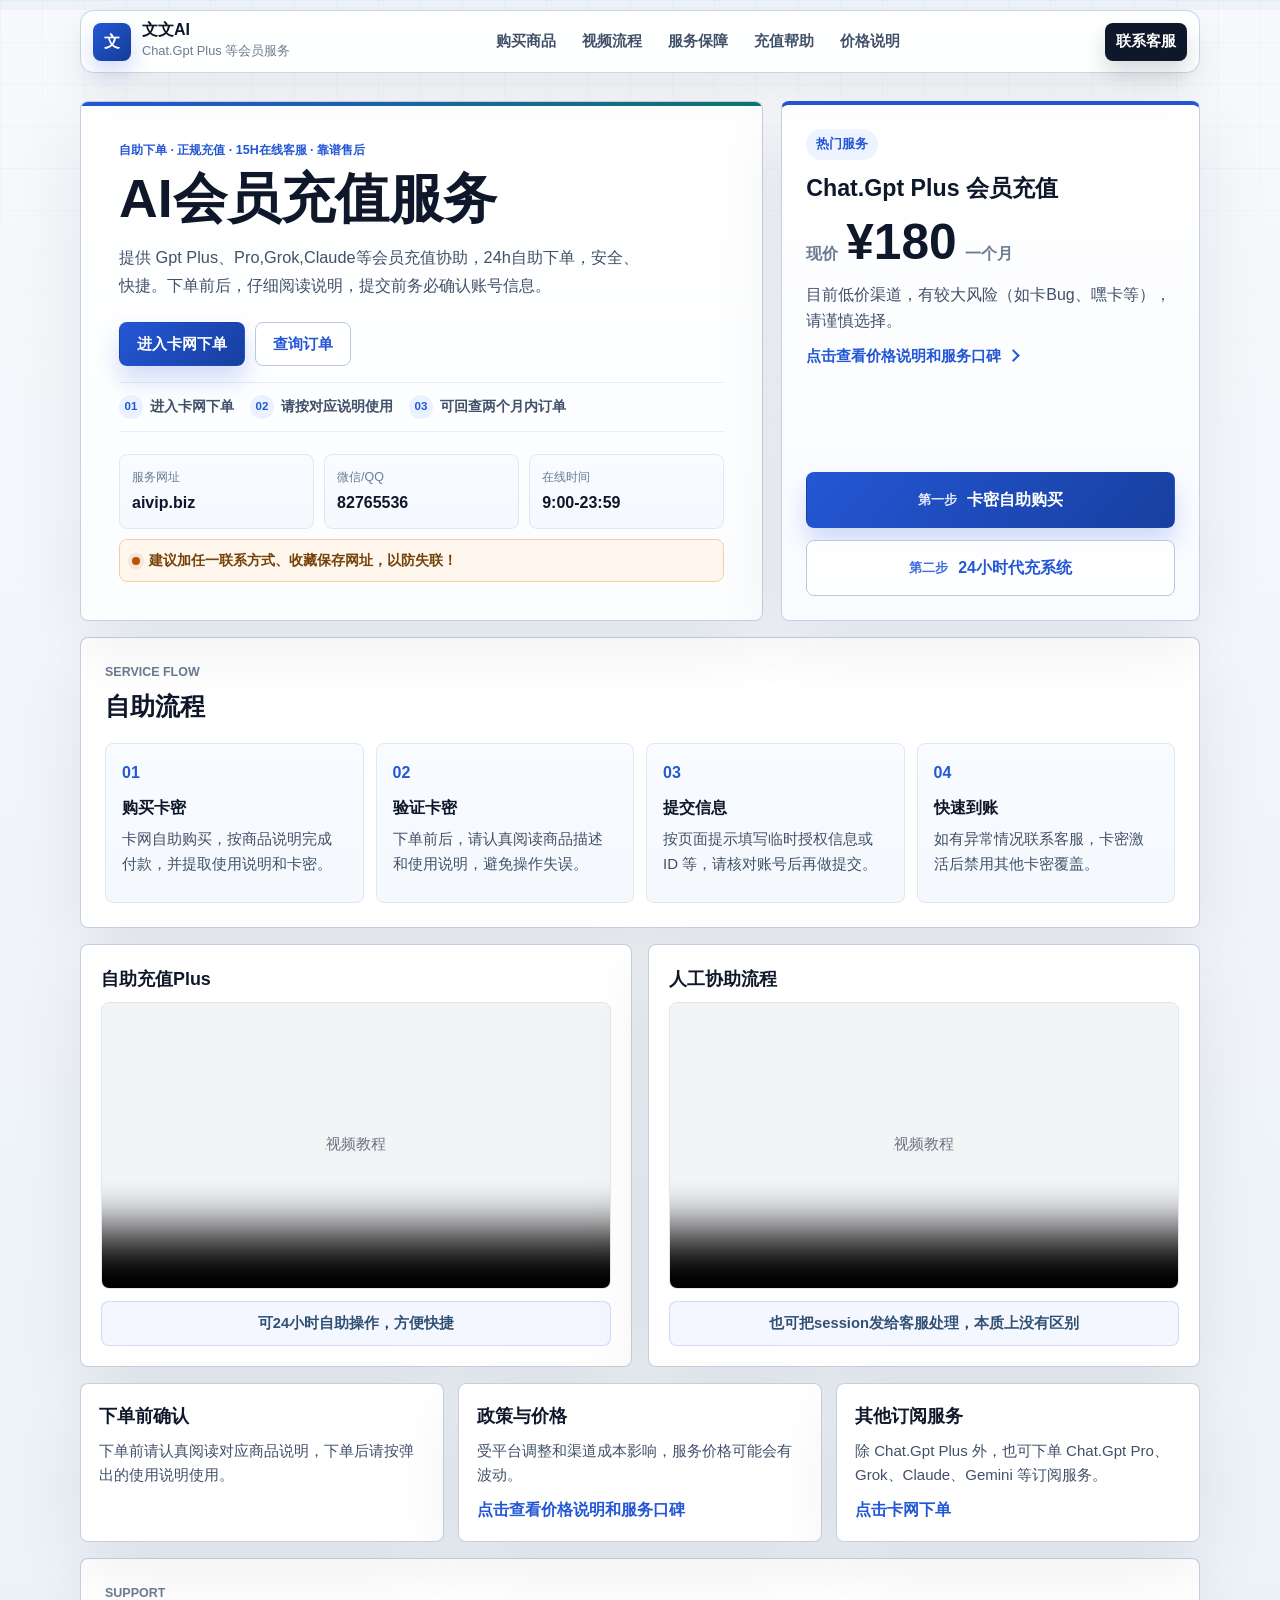
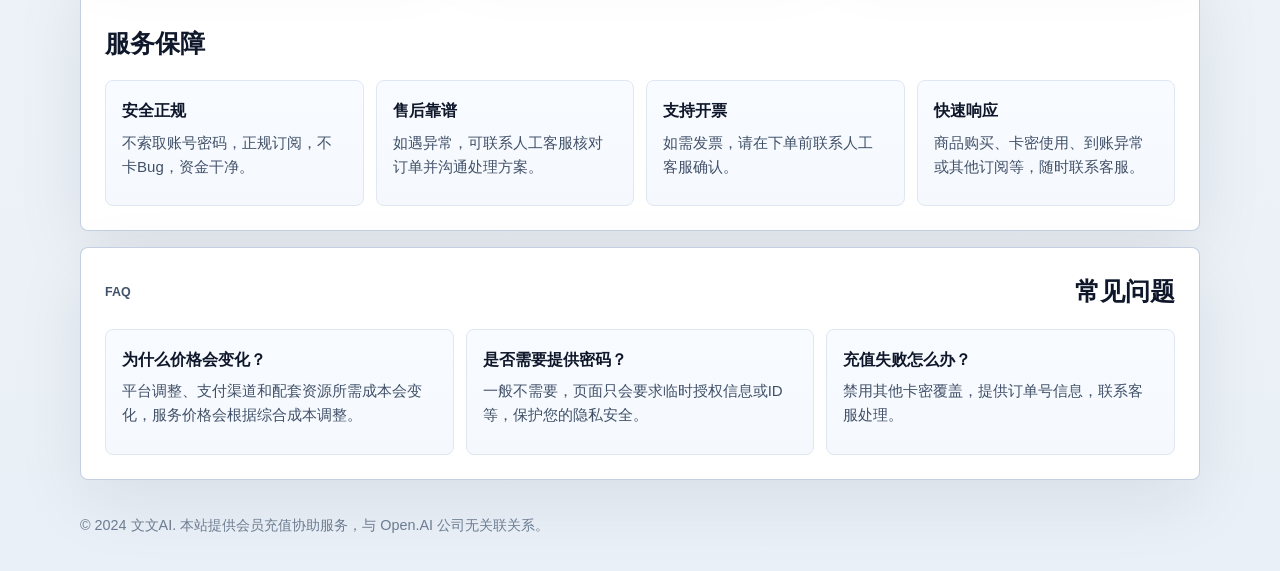
==== index.html @ 18ef3abe "Update homepage and policy hint" ====
<!DOCTYPE html>
<html lang="zh-CN">
<head>
  <meta charset="UTF-8">
  <meta name="viewport" content="width=device-width, initial-scale=1.0">
  <title>Chat.Gpt Plus 等会员服务 | 文文AI</title>
  <meta name="description" content="Chat.Gpt Plus 会员充值协助、自助购买指引与人工客服支持。服务网址 aivip.biz，联系方式 82765536。">
  <meta name="robots" content="noindex,nofollow,noarchive,nosnippet">
  <meta name="googlebot" content="noindex,nofollow,noarchive,nosnippet">
  <meta name="referrer" content="no-referrer">
  <link rel="stylesheet" href="assets/professional.css?v=support-grid-20260531">
</head>
<body class="clean-home">
  <header class="site-header">
    <a class="brand" href="index.html" aria-label="文文AI 首页">
      <span class="brand-mark">文</span>
      <span>
        <strong>文文AI</strong>
        <small>Chat.Gpt Plus 等会员服务</small>
      </span>
    </a>
    <nav class="site-nav" aria-label="主导航">
      <a href="https://fe.dtyuedan.cn/shop/gptplus" target="_blank" rel="noopener noreferrer nofollow">购买商品</a>
      <a href="#video">视频流程</a>
      <a href="#support">服务保障</a>
      <a href="help.html">充值帮助</a>
      <a href="gpt170.html">价格说明</a>
    </nav>
    <a class="nav-action" href="#" data-contact-qr-open>联系客服</a>
  </header>

  <main>
    <section class="hero-section">
      <div class="hero-copy">
        <p class="eyebrow">自助下单 · 正规充值 · 15h在线客服 · 靠谱售后</p>
        <h1>AI会员充值服务</h1>
        <p class="hero-lead">
          提供 Gpt Plus、Pro,Grok,Claude等会员充值协助，24h自助下单，安全、快捷。下单前后，仔细阅读说明，提交前务必确认账号信息。
        </p>
        <div class="hero-actions">
          <a class="btn btn-primary" href="https://fe.dtyuedan.cn/shop/gptplus" target="_blank" rel="noopener noreferrer nofollow">进入卡网下单</a>
          <a class="btn btn-secondary" href="https://fe.dtyuedan.cn/order" target="_blank" rel="noopener noreferrer nofollow" data-order-query>查询订单</a>
        </div>
        <div class="hero-route" aria-label="服务路径">
          <span><b>01</b>进入卡网下单</span>
          <span><b>02</b>请按对应说明使用</span>
          <span><b>03</b>可回查两个月内订单</span>
        </div>
        <dl class="hero-meta">
          <div>
            <dt>服务网址</dt>
            <dd><button class="meta-copy" type="button" data-copy-site="https://aivip.biz/" aria-label="复制服务网址并添加收藏">aivip.biz</button></dd>
          </div>
          <div>
            <dt>微信/QQ</dt>
            <dd><button class="meta-copy" type="button" data-copy-contact="82765536" aria-label="复制微信和 QQ 号">82765536</button></dd>
          </div>
          <div>
            <dt>在线时间</dt>
            <dd>9:00-23:59</dd>
          </div>
        </dl>
        <p class="hero-save-note">建议加任一联系方式、收藏保存网址，以防失联！</p>
      </div>

      <aside class="order-card" id="service">
        <div class="card-label">热门服务</div>
        <h2>Chat.Gpt Plus 会员充值</h2>
        <div class="price-row">
          <span>现价</span>
          <strong>¥180</strong>
          <span>一个月</span>
        </div>
        <p>目前低价渠道，有较大风险（如卡Bug、嘿卡等），请谨慎选择。</p>
        <a class="price-detail-link" href="gpt170.html" target="_blank" rel="noopener noreferrer nofollow">点击查看价格说明和服务口碑</a>
        <div class="order-actions">
          <a class="btn btn-primary full step-button" href="https://fe.dtyuedan.cn/shop/gptplus" target="_blank" rel="noopener noreferrer nofollow"><span>第一步</span>卡密自助购买</a>
          <a class="btn btn-secondary full step-button" href="5.html"><span>第二步</span>24小时代充系统</a>
          <div class="step-hover-tips" aria-live="polite">
            <p class="step-tip step-tip-buy">若打不开，关闭外网</p>
            <p class="step-tip step-tip-recharge">先买卡密，再进代充</p>
          </div>
        </div>
      </aside>
    </section>

    <section class="process-section" id="process">
      <div class="section-head">
        <p class="eyebrow">Service Flow</p>
        <h2>自助流程</h2>
      </div>
      <div class="steps-grid">
        <article>
          <span>01</span>
          <h3>购买卡密</h3>
          <p>卡网自助购买，按商品说明完成付款，并提取使用说明和卡密。</p>
        </article>
        <article>
          <span>02</span>
          <h3>验证卡密</h3>
          <p>下单前后，请认真阅读商品描述和使用说明，避免操作失误。</p>
        </article>
        <article>
          <span>03</span>
          <h3>提交信息</h3>
          <p>按页面提示填写临时授权信息或 ID 等，请核对账号后再做提交。</p>
        </article>
        <article>
          <span>04</span>
          <h3>快速到账</h3>
          <p>如有异常情况联系客服，卡密激活后禁用其他卡密覆盖。</p>
        </article>
      </div>
    </section>

    <section class="video-grid" id="video">
      <article>
        <h2>自助充值Plus</h2>
        <video controls title="Chat.Gpt Plus 自助充值操作视频" referrerpolicy="no-referrer" poster="data:image/svg+xml,%3Csvg xmlns='http://www.w3.org/2000/svg' viewBox='0 0 800 450'%3E%3Crect width='800' height='450' fill='%23f3f4f6'/%3E%3Ctext x='50%25' y='50%25' dominant-baseline='middle' text-anchor='middle' font-family='Inter' font-size='24' fill='%236b7280'%3E视频教程%3C/text%3E%3C/svg%3E">
          <source src="https://cloud.video.taobao.com/vod/FbJyK4EKwB7btoRMw7lA98guu6U_p0BMQVdTUML7WWc.mp4" type="video/mp4">
        </video>
        <p class="video-tip">可24小时自助操作，方便快捷</p>
      </article>
      <article>
        <h2>人工协助流程</h2>
        <video controls title="人工协助流程操作视频" referrerpolicy="no-referrer" poster="data:image/svg+xml,%3Csvg xmlns='http://www.w3.org/2000/svg' viewBox='0 0 800 450'%3E%3Crect width='800' height='450' fill='%23f3f4f6'/%3E%3Ctext x='50%25' y='50%25' dominant-baseline='middle' text-anchor='middle' font-family='Inter' font-size='24' fill='%236b7280'%3E视频教程%3C/text%3E%3C/svg%3E">
          <source src="https://cloud.video.taobao.com/vod/_Zd1yb1LTLKlWbXtnfvvm9AOchXv3KpqyvNXuIQI2ng.mp4" type="video/mp4">
        </video>
        <p class="video-tip">也可把session发给客服处理，本质上没有区别</p>
      </article>
    </section>

    <section class="notice-row" aria-label="重要提示">
      <article>
        <h2>下单前确认</h2>
        <p>下单前请认真阅读对应商品说明，下单后请按弹出的使用说明使用。</p>
      </article>
      <article>
        <h2>政策与价格</h2>
        <p>受平台调整和渠道成本影响，服务价格可能会有波动。</p>
        <a href="gpt170.html" target="_blank" rel="noopener noreferrer nofollow">点击查看价格说明和服务口碑</a>
      </article>
      <article>
        <h2>其他订阅服务</h2>
        <p>除 Chat.Gpt Plus 外，也可下单 Chat.Gpt Pro、Grok、Claude、Gemini 等订阅服务。</p>
        <a href="https://fe.dtyuedan.cn/shop/gptplus" target="_blank" rel="noopener noreferrer nofollow">点击卡网下单</a>
      </article>
    </section>

    <section class="support-section" id="support">
      <div class="section-head">
        <p class="eyebrow">Support</p>
        <h2>服务保障</h2>
      </div>
      <div class="support-list">
        <article>
          <h3>安全正规</h3>
          <p>不索取账号密码，正规订阅，不卡Bug，资金干净。</p>
        </article>
        <article>
          <h3>售后靠谱</h3>
          <p>如遇异常，可联系人工客服核对订单并沟通处理方案。</p>
        </article>
        <article>
          <h3>支持开票</h3>
          <p>如需发票，请在下单前联系人工客服确认。</p>
        </article>
        <article>
          <h3>快速响应</h3>
          <p>商品购买、卡密使用、到账异常或其他订阅等，随时联系客服。</p>
        </article>
      </div>
    </section>

    <section class="faq-section" id="faq">
      <div class="section-head">
        <p class="eyebrow">FAQ</p>
        <h2>常见问题</h2>
      </div>
      <div class="faq-grid">
        <article>
          <h3>为什么价格会变化？</h3>
          <p>平台调整、支付渠道和配套资源所需成本会变化，服务价格会根据综合成本调整。</p>
        </article>
        <article>
          <h3>是否需要提供密码？</h3>
          <p>一般不需要，页面只会要求临时授权信息或ID等，保护您的隐私安全。</p>
        </article>
        <article>
          <h3>充值失败怎么办？</h3>
          <p>禁用其他卡密覆盖，提供订单号信息，联系客服处理。</p>
        </article>
      </div>
    </section>
  </main>

  <div class="order-query-modal" data-order-query-modal hidden role="dialog" aria-modal="true" aria-labelledby="orderQueryTitle">
    <div class="order-query-dialog">
      <h2 id="orderQueryTitle">查询订单</h2>
      <p>忘记卡密或使用说明？使用 JR 开头的订单号或联系方式，可通过此处查询订单。</p>
      <div class="order-query-actions">
        <button type="button" data-order-cancel>取消</button>
        <button class="order-query-confirm" type="button" data-order-confirm>确认进入</button>
      </div>
    </div>
  </div>

  <div class="contact-qr-modal" data-contact-qr-modal hidden role="dialog" aria-modal="true" aria-labelledby="contactQrTitle">
    <div class="contact-qr-dialog">
      <button class="contact-qr-close" type="button" data-contact-qr-close aria-label="关闭">×</button>
      <h2 id="contactQrTitle">联系客服</h2>
      <p data-contact-qr-message>客服每日15小时在线，微信和 QQ 同号：82765536</p>
      <img src="assets/contact-qrcode.png" alt="文文AI 微信二维码" class="contact-qr-image" loading="lazy" decoding="async">
    </div>
  </div>

  <script>
    (() => {
      const modal = document.querySelector("[data-order-query-modal]");
      const triggers = document.querySelectorAll("[data-order-query]");
      if (!modal || !triggers.length) return;

      const cancelButton = modal.querySelector("[data-order-cancel]");
      const confirmButton = modal.querySelector("[data-order-confirm]");
      let targetUrl = "";

      const closeModal = () => {
        modal.hidden = true;
        targetUrl = "";
      };

      triggers.forEach((trigger) => {
        trigger.addEventListener("click", (event) => {
          event.preventDefault();
          targetUrl = trigger.href;
          modal.hidden = false;
          confirmButton.focus();
        });
      });

      cancelButton.addEventListener("click", closeModal);

      modal.addEventListener("click", (event) => {
        if (event.target === modal) closeModal();
      });

      document.addEventListener("keydown", (event) => {
        if (event.key === "Escape" && !modal.hidden) closeModal();
      });

      confirmButton.addEventListener("click", () => {
        const url = targetUrl;
        closeModal();
        if (url) window.open(url, "_blank", "noopener,noreferrer");
      });
    })();

    (() => {
      const modal = document.querySelector("[data-contact-qr-modal]");
      const triggers = document.querySelectorAll("[data-contact-qr-open]");
      if (!modal || !triggers.length) return;

      const closeButtons = modal.querySelectorAll("[data-contact-qr-close]");
      const message = modal.querySelector("[data-contact-qr-message]");
      const defaultMessage = message ? message.textContent : "客服每日15小时在线，微信和 QQ 同号：82765536";
      const closeModal = () => {
        modal.hidden = true;
      };
      const openModal = (text = defaultMessage) => {
        if (message) message.textContent = text;
        modal.hidden = false;
        const closeButton = modal.querySelector("[data-contact-qr-close]");
        if (closeButton) closeButton.focus();
      };
      window.showContactQrModal = openModal;

      triggers.forEach((trigger) => {
        trigger.addEventListener("click", (event) => {
          event.preventDefault();
          openModal();
        });
      });

      closeButtons.forEach((button) => {
        button.addEventListener("click", closeModal);
      });

      modal.addEventListener("click", (event) => {
        if (event.target === modal) closeModal();
      });

      document.addEventListener("keydown", (event) => {
        if (event.key === "Escape" && !modal.hidden) closeModal();
      });
    })();

    (() => {
      const copyButtons = document.querySelectorAll("[data-copy-contact]");
      const siteButtons = document.querySelectorAll("[data-copy-site]");
      if (!copyButtons.length && !siteButtons.length) return;

      const fallbackCopy = (text) => {
        const field = document.createElement("textarea");
        field.value = text;
        field.setAttribute("readonly", "");
        field.style.position = "fixed";
        field.style.opacity = "0";
        document.body.appendChild(field);
        field.select();
        document.execCommand("copy");
        field.remove();
      };

      const copyText = async (text) => {
        if (navigator.clipboard && window.isSecureContext) {
          await navigator.clipboard.writeText(text);
        } else {
          fallbackCopy(text);
        }
      };

      const tryAddBookmark = (url, title) => {
        try {
          if (window.external && typeof window.external.AddFavorite === "function") {
            window.external.AddFavorite(url, title);
            return true;
          }
          if (window.sidebar && typeof window.sidebar.addPanel === "function") {
            window.sidebar.addPanel(title, url, "");
            return true;
          }
        } catch (error) {
          return false;
        }
        return false;
      };

      copyButtons.forEach((button) => {
        button.addEventListener("click", async (event) => {
          event.preventDefault();
          const text = button.dataset.copyContact || "82765536";
          try {
            await copyText(text);
            if (window.showContactQrModal) {
              window.showContactQrModal("复制微信/QQ成功，请粘贴添加\n或扫描二维码加微信");
            } else {
              alert("复制微信/QQ成功，请粘贴添加\n或扫描二维码加微信");
            }
          } catch (error) {
            fallbackCopy(text);
            if (window.showContactQrModal) {
              window.showContactQrModal("复制微信/QQ成功，请粘贴添加\n或扫描二维码加微信");
            } else {
              alert("复制微信/QQ成功，请粘贴添加\n或扫描二维码加微信");
            }
          }
        });
      });

      siteButtons.forEach((button) => {
        button.addEventListener("click", async (event) => {
          event.preventDefault();
          const url = button.dataset.copySite || "https://aivip.biz/";
          try {
            await copyText(url);
          } catch (error) {
            fallbackCopy(url);
          }
          tryAddBookmark(url, "文文AI");
          alert("已复制网址，可粘贴保存");
        });
      });
    })();
  </script>

  <footer class="clean-footer">
    <p>© 2024 文文AI. 本站提供会员充值协助服务，与 Open.AI 公司无关联关系。</p>
  </footer>
</body>
</html>
---- assets/professional.css ----
:root {
  --page: #f4f6fa;
  --surface: #ffffff;
  --surface-soft: #f8fafc;
  --ink: #111827;
  --muted: #4f5f73;
  --soft: #66758a;
  --line: #d8e1ed;
  --line-strong: #c3cfdd;
  --brand: #2457d6;
  --brand-dark: #173f9b;
  --brand-soft: #eef4ff;
  --success: #0f766e;
  --success-soft: #ecfdf5;
  --warning: #b45309;
  --warning-soft: #fff7ed;
  --danger: #b91c1c;
  --danger-soft: #fef2f2;
  --shadow: 0 12px 30px rgba(15, 23, 42, 0.06);
  --shadow-soft: 0 8px 22px rgba(15, 23, 42, 0.05);
  --radius: 8px;
}

* {
  box-sizing: border-box;
  letter-spacing: 0 !important;
}

html {
  background: var(--page);
  scroll-behavior: smooth;
  -webkit-text-size-adjust: 100%;
}

body {
  margin: 0;
  background: var(--page) !important;
  color: var(--ink) !important;
  font-family: -apple-system, BlinkMacSystemFont, "Segoe UI", "PingFang SC",
    "Hiragino Sans GB", "Microsoft YaHei", Arial, sans-serif !important;
  line-height: 1.62 !important;
  overflow-x: hidden !important;
  -webkit-font-smoothing: antialiased;
  text-rendering: optimizeLegibility;
}

a {
  color: var(--brand);
  text-decoration: none;
}

a:hover {
  text-decoration: underline;
}

p,
li,
dd,
dt,
span,
a,
h1,
h2,
h3 {
  overflow-wrap: anywhere;
}

img,
video {
  max-width: 100%;
  height: auto;
}

strong {
  color: var(--ink) !important;
}

/* Home */
.clean-home main,
.clean-footer,
.site-header {
  width: min(1120px, calc(100% - 32px));
  margin: 0 auto;
}

.site-header {
  display: grid;
  grid-template-columns: auto 1fr auto;
  align-items: center;
  gap: 22px;
  padding: 14px 0;
}

.brand {
  display: inline-flex;
  align-items: center;
  gap: 11px;
  color: var(--ink);
  min-width: 0;
}

.brand:hover {
  text-decoration: none;
}

.brand-mark {
  display: grid;
  place-items: center;
  width: 38px;
  height: 38px;
  flex: 0 0 auto;
  border-radius: var(--radius);
  background: var(--brand);
  color: #fff;
  font-size: 1rem;
  font-weight: 800;
}

.brand strong,
.brand small {
  display: block;
}

.brand strong {
  font-size: 1rem;
  line-height: 1.15;
}

.brand small {
  margin-top: 2px;
  color: var(--soft);
  font-size: 0.8rem;
}

.site-nav {
  display: flex;
  justify-content: center;
  gap: 4px;
  min-width: 0;
}

.site-nav a,
.nav-action {
  display: inline-flex;
  align-items: center;
  justify-content: center;
  min-height: 36px;
  padding: 0 11px;
  border-radius: var(--radius);
  color: var(--muted);
  font-size: 0.92rem;
  font-weight: 650;
  white-space: nowrap;
}

.site-nav a:hover {
  background: #e9eef7;
  color: var(--ink);
  text-decoration: none;
}

.nav-action {
  background: var(--ink);
  color: #fff;
}

.nav-action:hover {
  background: #1f2937;
  text-decoration: none;
}

.hero-section {
  display: grid;
  grid-template-columns: minmax(0, 1.24fr) minmax(320px, 0.76fr);
  gap: 16px;
  align-items: stretch;
  padding: 22px 0 16px;
}

.hero-copy,
.order-card,
.notice-row article,
.process-section,
.support-section,
.split-section,
.video-grid article,
.faq-section {
  background: var(--surface);
  border: 1px solid var(--line);
  border-radius: var(--radius);
  box-shadow: var(--shadow);
}

.hero-copy {
  padding: 38px;
}

.eyebrow {
  margin: 0 0 10px !important;
  color: var(--brand) !important;
  font-size: 0.78rem;
  font-weight: 780;
  text-transform: uppercase;
}

.hero-copy h1 {
  margin: 0 0 16px !important;
  color: var(--ink) !important;
  font-size: 3.55rem !important;
  line-height: 1.05 !important;
  font-weight: 820 !important;
}

.hero-lead {
  max-width: 660px;
  margin: 0 0 22px !important;
  color: var(--muted) !important;
  font-size: 1.02rem;
  line-height: 1.75;
}

.hero-actions {
  display: flex;
  flex-wrap: wrap;
  gap: 10px;
  margin: 0 0 24px;
}

.clean-home .btn {
  display: inline-flex;
  align-items: center;
  justify-content: center;
  min-height: 44px;
  padding: 0 17px;
  border: 1px solid transparent;
  border-radius: var(--radius);
  font-size: 0.95rem;
  font-weight: 760;
  line-height: 1.25;
  text-align: center;
  transition: background-color 0.16s ease, border-color 0.16s ease, transform 0.16s ease;
}

.clean-home .btn:hover {
  transform: translateY(-1px);
  text-decoration: none;
}

.clean-home .btn-primary {
  background: var(--brand);
  color: #fff;
}

.clean-home .btn-primary:hover {
  background: var(--brand-dark);
}

.clean-home .btn-secondary {
  background: #fff;
  color: var(--brand);
  border-color: var(--line-strong);
}

.clean-home .btn-secondary:hover {
  border-color: var(--brand);
}

.clean-home .btn.full {
  width: 100%;
}

.hero-meta {
  display: grid;
  grid-template-columns: repeat(3, minmax(0, 1fr));
  gap: 10px;
  margin: 0;
}

.hero-meta div {
  min-width: 0;
  padding: 12px;
  background: var(--surface-soft);
  border: 1px solid #e1e8f2;
  border-radius: var(--radius);
}

.hero-meta dt {
  margin: 0 0 3px;
  color: var(--soft);
  font-size: 0.78rem;
}

.hero-meta dd {
  margin: 0;
  color: var(--ink);
  font-weight: 760;
}

.hero-save-note {
  display: flex;
  align-items: center;
  gap: 9px;
  margin: 10px 0 0 !important;
  padding: 10px 12px;
  border: 1px solid #f0d2a2;
  border-radius: var(--radius);
  background: var(--warning-soft);
  color: #75420a !important;
  font-size: 0.9rem;
  font-weight: 760;
  line-height: 1.5;
}

.hero-save-note::before {
  content: "";
  width: 8px;
  height: 8px;
  border-radius: 999px;
  background: var(--warning);
  box-shadow: 0 0 0 4px rgba(180, 83, 9, 0.1);
  flex: 0 0 auto;
}

.meta-copy {
  appearance: none;
  padding: 0;
  border: 0;
  background: transparent;
  color: inherit;
  font: inherit;
  font-weight: inherit;
  cursor: pointer;
}

.meta-copy:focus-visible {
  outline: 2px solid rgba(37, 99, 235, 0.35);
  outline-offset: 3px;
  border-radius: 6px;
}

.order-card {
  display: flex;
  flex-direction: column;
  padding: 24px;
}

.card-label {
  display: inline-flex;
  width: fit-content;
  margin-bottom: 14px;
  padding: 5px 10px;
  border-radius: 999px;
  background: var(--brand-soft);
  color: var(--brand);
  font-size: 0.8rem;
  font-weight: 760;
}

.order-card h2,
.notice-row h2,
.process-section h2,
.split-section h2,
.video-grid h2,
.faq-section h2 {
  margin-top: 0 !important;
  color: var(--ink) !important;
  font-weight: 780 !important;
}

.order-card h2 {
  margin-bottom: 12px !important;
  font-size: 1.45rem !important;
}

.price-row {
  display: flex;
  align-items: baseline;
  flex-wrap: wrap;
  gap: 8px;
  margin: 4px 0 14px;
}

.price-row strong {
  color: var(--ink) !important;
  font-size: 3.1rem;
  font-weight: 840;
  line-height: 1;
}

.price-row span {
  color: var(--soft);
  font-weight: 700;
}

.order-card p {
  margin: 0 0 16px !important;
  color: var(--muted) !important;
}

.price-detail-link {
  display: inline-flex;
  align-items: center;
  width: fit-content;
  margin: -4px 0 18px;
  color: var(--brand);
  font-size: 0.94rem;
  font-weight: 780;
  line-height: 1.35;
  text-decoration: none;
}

.price-detail-link::after {
  content: "";
  width: 0.42rem;
  height: 0.42rem;
  margin-left: 0.46rem;
  border-top: 2px solid currentColor;
  border-right: 2px solid currentColor;
  transform: rotate(45deg);
}

.price-detail-link:hover {
  color: #1746b8;
}

.order-actions {
  position: relative;
  display: grid;
  gap: 12px;
  margin-top: auto;
  padding-top: 4px;
}

.order-actions .step-button {
  display: flex;
  gap: 10px;
  min-height: 54px;
  font-size: 1rem;
}

.order-actions .step-button span {
  flex: 0 0 auto;
  font-size: 0.84rem;
  font-weight: 820;
  opacity: 0.88;
}

.step-hover-tips {
  position: absolute;
  right: 0;
  bottom: calc(100% + 8px);
  left: 0;
  min-height: 38px;
}

.step-tip {
  position: absolute;
  inset: 0;
  display: flex;
  align-items: center;
  justify-content: center;
  margin: 0;
  padding: 8px 12px;
  border: 1px solid rgba(37, 99, 235, 0.18);
  border-radius: 12px;
  background: #eef5ff;
  color: var(--brand);
  font-size: 0.92rem;
  font-weight: 820;
  line-height: 1.35;
  opacity: 0;
  transform: translateY(-4px);
  transition: opacity 0.16s ease, transform 0.16s ease;
  pointer-events: none;
}

.order-actions .btn-primary:hover ~ .step-hover-tips .step-tip-buy,
.order-actions .btn-primary:focus-visible ~ .step-hover-tips .step-tip-buy,
.order-actions .btn-secondary:hover ~ .step-hover-tips .step-tip-recharge,
.order-actions .btn-secondary:focus-visible ~ .step-hover-tips .step-tip-recharge {
  opacity: 1;
  transform: translateY(0);
}

.order-steps {
  display: none !important;
}

.notice-row {
  display: grid;
  grid-template-columns: repeat(3, minmax(0, 1fr));
  gap: 14px;
  margin: 0 0 16px;
}

.notice-row article {
  padding: 18px;
}

.notice-row h2,
.video-grid h2 {
  margin-bottom: 8px !important;
  font-size: 1.12rem !important;
}

.notice-row p,
.process-section p,
.support-section p,
.split-section p,
.faq-section p {
  color: var(--muted) !important;
}

.notice-row p,
.steps-grid p,
.support-list p,
.faq-grid p {
  margin: 0 0 10px !important;
  font-size: 0.94rem;
}

.notice-row a {
  font-weight: 760;
}

.process-section,
.support-section,
.faq-section {
  margin-bottom: 16px;
  padding: 24px;
}

.section-head {
  display: flex;
  align-items: end;
  justify-content: space-between;
  gap: 16px;
  margin-bottom: 16px;
}

.section-head h2 {
  margin-bottom: 0 !important;
  font-size: 1.55rem !important;
}

.steps-grid,
.faq-grid {
  display: grid;
  gap: 12px;
}

.steps-grid {
  grid-template-columns: repeat(4, minmax(0, 1fr));
}

.faq-grid {
  grid-template-columns: repeat(3, minmax(0, 1fr));
}

.steps-grid article,
.faq-grid article,
.support-list article {
  min-width: 0;
  padding: 16px;
  background: var(--surface-soft);
  border: 1px solid #dfe7f2;
  border-radius: var(--radius);
}

.steps-grid span {
  display: inline-flex;
  margin-bottom: 8px;
  color: var(--brand);
  font-weight: 840;
}

.steps-grid h3,
.faq-grid h3,
.support-list h3 {
  margin: 0 0 7px !important;
  color: var(--ink) !important;
  font-size: 1.02rem !important;
}

.split-section {
  display: grid;
  grid-template-columns: minmax(0, 1fr) 320px;
  gap: 16px;
  margin-bottom: 16px;
  padding: 24px;
}

.support-list {
  display: grid;
  grid-template-columns: repeat(3, minmax(0, 1fr));
  gap: 12px;
}

.support-section .support-list {
  grid-template-columns: repeat(4, minmax(0, 1fr)) !important;
}

.contact-panel {
  padding: 22px;
  border-radius: var(--radius);
  background: var(--ink);
  color: #fff;
}

.contact-panel h2,
.contact-panel p,
.contact-panel strong {
  color: #fff !important;
}

.wechat-box {
  margin: 16px 0;
  padding: 15px;
  border-radius: var(--radius);
  background: rgba(255, 255, 255, 0.1);
}

.wechat-box span,
.wechat-box strong {
  display: block;
  color: #fff !important;
}

.wechat-box span {
  font-size: 0.84rem;
  opacity: 0.72;
}

.wechat-box strong {
  margin-top: 3px;
  font-size: 1.45rem;
}

.contact-panel .btn-primary {
  background: #fff;
  color: var(--ink);
}

@media (min-width: 961px) {
  .split-section > div > .section-head {
    display: block;
    text-align: center;
    margin-bottom: 18px;
  }

  .split-section > div > .section-head .eyebrow {
    margin: 0 0 4px !important;
    color: var(--soft) !important;
  }

  .split-section > div > .section-head h2 {
    font-size: 1.8rem !important;
  }

  .split-section .contact-panel {
    background: linear-gradient(180deg, #f8fbff 0%, #ffffff 100%);
    border: 1px solid var(--line);
    box-shadow: inset 0 3px 0 var(--brand-soft);
    color: var(--ink);
    text-align: center;
  }

  .split-section .contact-panel h2 {
    color: var(--ink) !important;
  }

  .split-section .contact-panel p {
    color: var(--muted) !important;
  }

  .split-section .contact-panel strong {
    color: var(--brand) !important;
  }

  .split-section .wechat-box {
    background: #ffffff;
    border: 1px solid var(--line);
    text-align: center;
  }

  .split-section .wechat-box span {
    color: var(--soft) !important;
    opacity: 1;
  }

  .split-section .wechat-box strong {
    color: var(--brand) !important;
  }

  .split-section .contact-panel .btn-primary {
    background: var(--brand);
    border-color: var(--brand);
    color: #ffffff;
  }
}

.video-grid {
  display: grid;
  grid-template-columns: repeat(2, minmax(0, 1fr));
  gap: 16px;
  margin-bottom: 16px;
}

.video-grid article {
  padding: 20px;
}

.video-grid video {
  display: block;
  width: 100%;
  aspect-ratio: 16 / 9;
  background: #eef2f7;
  border: 1px solid #dfe7f2;
  border-radius: var(--radius);
}

.video-tip {
  margin: 12px 0 0 !important;
  padding: 10px 12px;
  border: 1px solid rgba(36, 87, 214, 0.18);
  border-radius: var(--radius);
  background: #f4f7ff;
  color: #315174 !important;
  font-size: 0.92rem;
  font-weight: 720;
  line-height: 1.55;
  text-align: center;
}

.clean-footer {
  padding: 18px 0 34px;
  color: var(--soft);
  font-size: 0.9rem;
}

.clean-footer p {
  margin: 0;
  color: var(--soft) !important;
}

.order-query-modal[hidden] {
  display: none !important;
}

.order-query-modal,
.contact-qr-modal {
  position: fixed;
  inset: 0;
  z-index: 9999;
  display: grid;
  place-items: center;
  padding: 20px;
  background: rgba(15, 23, 42, 0.42);
}

.contact-qr-modal[hidden] {
  display: none !important;
}

.order-query-dialog,
.contact-qr-dialog {
  width: min(420px, 100%);
  padding: 22px;
  background: #fff;
  border: 1px solid var(--line);
  border-radius: 12px;
  box-shadow: 0 24px 70px rgba(15, 23, 42, 0.22);
  text-align: left;
}

.contact-qr-dialog {
  position: relative;
  width: min(390px, 100%);
  text-align: center;
}

.order-query-dialog h2,
.contact-qr-dialog h2 {
  margin: 0 0 10px !important;
  color: var(--ink) !important;
  font-size: 1.25rem !important;
}

.order-query-dialog p,
.contact-qr-dialog p {
  margin: 0 !important;
  color: var(--muted) !important;
  white-space: pre-line !important;
}

.contact-qr-image {
  display: block;
  width: min(260px, 100%);
  margin: 18px auto 0;
  border: 1px solid var(--line);
  border-radius: 12px;
  background: #fff;
}

.contact-qr-close {
  position: absolute;
  top: 10px;
  right: 10px;
  display: inline-grid;
  place-items: center;
  width: 34px;
  height: 34px;
  border: 1px solid var(--line);
  border-radius: 999px;
  background: #fff;
  color: var(--muted);
  font: inherit;
  font-size: 1.25rem;
  line-height: 1;
  cursor: pointer;
}

.order-query-actions {
  display: flex;
  justify-content: flex-end;
  gap: 10px;
  margin-top: 20px;
}

.order-query-actions button {
  min-height: 42px;
  padding: 0 16px;
  border: 1px solid var(--line-strong);
  border-radius: var(--radius);
  background: #fff;
  color: var(--ink);
  font: inherit;
  font-weight: 760;
  cursor: pointer;
}

.order-query-actions .order-query-confirm {
  background: var(--brand);
  border-color: var(--brand);
  color: #fff;
}

/* Shared subpages */
body:not(.clean-home) {
  display: block !important;
  min-height: 100vh;
  padding: 0 0 40px !important;
  justify-content: initial !important;
  align-items: initial !important;
}

.subpage-topbar {
  width: min(1040px, calc(100% - 32px));
  margin: 16px auto 0;
  display: flex;
  align-items: center;
  justify-content: space-between;
  gap: 14px;
  padding: 10px 12px;
  background: rgba(255, 255, 255, 0.96);
  border: 1px solid var(--line);
  border-radius: var(--radius);
  box-shadow: var(--shadow-soft);
}

body.entry-page {
  padding-top: 88px !important;
}

.entry-page > .subpage-topbar {
  position: fixed;
  top: 12px;
  left: 50%;
  width: min(1040px, calc(100% - 32px)) !important;
  max-width: min(1040px, calc(100% - 32px)) !important;
  margin: 0;
  transform: translateX(-50%);
  z-index: 1300;
}

.subpage-brand {
  display: inline-flex;
  align-items: center;
  min-height: 34px;
  color: var(--ink);
  font-weight: 820;
}

.subpage-brand:hover {
  text-decoration: none;
}

.subpage-topbar nav {
  display: flex;
  flex-wrap: wrap;
  justify-content: flex-end;
  gap: 4px;
}

.subpage-topbar nav a {
  display: inline-flex;
  align-items: center;
  min-height: 34px;
  padding: 0 10px;
  border-radius: var(--radius);
  color: var(--muted);
  font-size: 0.9rem;
  font-weight: 650;
}

.subpage-topbar nav a:hover {
  background: var(--brand-soft);
  color: var(--brand);
  text-decoration: none;
}

body:not(.clean-home) > .container,
body:not(.clean-home) main.container {
  width: min(960px, calc(100% - 32px)) !important;
  max-width: 960px !important;
  margin: 16px auto 40px !important;
  padding: 28px !important;
  background: var(--surface) !important;
  border: 1px solid var(--line) !important;
  border-radius: var(--radius) !important;
  box-shadow: var(--shadow) !important;
}

body:not(.clean-home) h1 {
  margin: 0 0 18px !important;
  color: var(--ink) !important;
  font-size: 2rem !important;
  line-height: 1.2 !important;
  font-weight: 820 !important;
  border-bottom: 0 !important;
}

body:not(.clean-home) h2 {
  margin: 26px 0 12px !important;
  padding-bottom: 8px !important;
  color: var(--ink) !important;
  font-size: 1.35rem !important;
  line-height: 1.3 !important;
  font-weight: 780 !important;
  border-bottom: 1px solid var(--line) !important;
}

body:not(.clean-home) h3 {
  margin: 18px 0 8px !important;
  color: var(--ink) !important;
  font-size: 1.08rem !important;
  font-weight: 760 !important;
  border-bottom: 0 !important;
}

body:not(.clean-home) p,
body:not(.clean-home) li {
  color: var(--muted) !important;
}

body:not(.clean-home) hr {
  margin: 28px 0 !important;
  border: 0 !important;
  border-top: 1px solid var(--line) !important;
}

body:not(.clean-home) img,
body:not(.clean-home) video {
  border: 1px solid var(--line) !important;
  border-radius: var(--radius) !important;
  background: var(--surface-soft);
}

body:not(.clean-home) .info-box,
body:not(.clean-home) .contact-box,
body:not(.clean-home) .section,
body:not(.clean-home) .contact,
body:not(.clean-home) .step-block,
body:not(.clean-home) .content-block,
body:not(.clean-home) .hint,
body:not(.clean-home) .system-card,
body:not(.clean-home) .top-alert {
  background: var(--surface-soft) !important;
  border: 1px solid var(--line) !important;
  border-radius: var(--radius) !important;
  box-shadow: none !important;
}

body:not(.clean-home) .contact-box {
  border-left: 4px solid var(--success) !important;
}

body:not(.clean-home) .info-box,
body:not(.clean-home) .top-alert,
body:not(.clean-home) .focus-warning,
body:not(.clean-home) .focus-block,
body:not(.clean-home) .focus-hint {
  border-left: 4px solid var(--warning) !important;
}

body:not(.clean-home) .top-alert {
  padding: 16px !important;
  background: var(--warning-soft) !important;
}

body:not(.clean-home) .top-alert .title,
body:not(.clean-home) .danger-text,
body:not(.clean-home) .danger-title,
body:not(.clean-home) .em {
  color: var(--danger) !important;
}

body:not(.clean-home) .contact-box code,
body:not(.clean-home) #contact,
body:not(.clean-home) .contact-id strong {
  display: inline-flex !important;
  align-items: center;
  width: fit-content;
  max-width: 100%;
  margin: 6px 0;
  padding: 6px 11px !important;
  border-radius: var(--radius) !important;
  background: var(--success-soft) !important;
  color: #065f46 !important;
  font-size: 1rem !important;
  font-weight: 800 !important;
}

body:not(.clean-home) .pay-button,
body:not(.clean-home) .purchase-link,
body:not(.clean-home) .system-link,
body:not(.clean-home) .warning-cta {
  display: inline-flex !important;
  align-items: center;
  justify-content: center;
  min-height: 46px;
  padding: 0 18px !important;
  background: var(--brand) !important;
  color: #fff !important;
  border: 1px solid var(--brand) !important;
  border-radius: var(--radius) !important;
  box-shadow: none !important;
  font-size: 0.96rem !important;
  font-weight: 760 !important;
  line-height: 1.25 !important;
  text-align: center;
  text-decoration: none !important;
}

body:not(.clean-home) .pay-button:hover,
body:not(.clean-home) .purchase-link:hover,
body:not(.clean-home) .system-link:hover,
body:not(.clean-home) .warning-cta:hover {
  background: var(--brand-dark) !important;
  border-color: var(--brand-dark) !important;
  transform: translateY(-1px);
}

body:not(.clean-home) #backToTopBtn {
  right: 18px !important;
  bottom: 18px !important;
  width: 44px !important;
  height: 44px !important;
  padding: 0 !important;
  border-radius: 999px !important;
  background: var(--ink) !important;
  color: #fff !important;
  box-shadow: var(--shadow-soft) !important;
  font-size: 12px !important;
  line-height: 1.15 !important;
}

/* Recharge entry pages */
.entry-page > .container,
.entry-page main.container {
  max-width: 680px !important;
}

.entry-page header {
  padding: 0 0 10px !important;
}

.entry-page h1 {
  text-align: center;
}

.entry-page .sub,
.entry-page .section-desc,
.entry-page .system-note,
.entry-page .hint p,
.entry-page .extra-text {
  color: var(--muted) !important;
}

.entry-page .section,
.entry-page .contact,
.entry-page .system-card {
  margin-top: 12px !important;
}

.entry-page .section,
.entry-page .contact {
  padding: 14px !important;
}

.entry-page .system-list {
  margin-top: 14px !important;
  gap: 12px !important;
}

.entry-page .system-header {
  padding: 14px !important;
  border-bottom: 1px solid var(--line) !important;
  background: #fff !important;
}

.entry-page .system-actions {
  padding: 12px 14px !important;
  gap: 10px !important;
}

.entry-page .steps-wrap {
  padding: 4px 14px 14px !important;
}

.entry-page .content-block,
.entry-page .hint {
  margin-top: 10px !important;
  padding: 13px !important;
}

.entry-page .focus-block {
  background: var(--warning-soft) !important;
}

.entry-page .focus-hint,
.entry-page .focus-mono {
  background: var(--danger-soft) !important;
  border-color: #fecaca !important;
}

.entry-page ol.steps {
  padding-left: 20px !important;
}

/* Guide pages */
.guide-page > .container {
  max-width: 900px !important;
}

.guide-page > .subpage-topbar {
  position: sticky;
  top: 10px;
  z-index: 1200;
  backdrop-filter: blur(16px);
}

.guide-page > .container > p:first-of-type {
  margin: 0 0 16px !important;
  padding: 14px 16px !important;
  text-align: left !important;
  background: var(--surface-soft);
  border: 1px solid var(--line);
  border-left: 4px solid var(--brand);
  border-radius: var(--radius);
}

.guide-page .nav-bar {
  position: sticky !important;
  top: 86px !important;
  margin: 16px 0 22px !important;
  padding: 8px !important;
  background: #fff !important;
  border: 1px solid var(--line) !important;
  border-radius: var(--radius) !important;
  box-shadow: var(--shadow-soft) !important;
}

.guide-page .nav-bar ul {
  gap: 6px !important;
}

.guide-page .nav-bar a {
  display: inline-flex;
  min-height: 36px;
  align-items: center;
  padding: 0 12px !important;
  border-radius: var(--radius) !important;
}

.guide-page img {
  display: block !important;
  margin: 14px auto !important;
}

/* Policy pages */
.policy-page > .container {
  max-width: 1040px !important;
  display: grid;
  grid-template-columns: repeat(2, minmax(0, 1fr));
  align-items: start;
  gap: 14px;
}

.policy-page .top-alert,
.policy-page .description,
.policy-page .container > p {
  grid-column: 1 / -1;
}

.policy-page .container > p,
.policy-page .description p {
  margin: 0 !important;
  padding: 12px 14px !important;
  background: var(--surface-soft);
  border: 1px solid var(--line);
  border-radius: var(--radius);
  color: var(--muted) !important;
}

.policy-page .notice-image {
  display: block !important;
  width: 100% !important;
  margin: 0 !important;
  object-fit: contain;
}

/* Manual assist pages */
.manual-page > .container {
  max-width: 880px !important;
}

.manual-page .step-block {
  margin-bottom: 18px !important;
  overflow: hidden;
}

.manual-page .step-text {
  padding: 22px !important;
}

.manual-page .step-image {
  padding: 18px !important;
  background: var(--surface-soft) !important;
  border-top: 1px solid var(--line) !important;
}

.manual-page img,
.manual-page video {
  display: block;
  margin: 14px auto !important;
}

.manual-page .video-section {
  padding: 0 22px 22px;
}

.manual-page .video-player {
  width: 100%;
}

/* Maintenance page */
.maintenance-page {
  background: var(--page) !important;
  color: var(--ink) !important;
}

.maintenance-page > .wrap {
  width: min(860px, calc(100% - 32px)) !important;
  margin: 16px auto 40px !important;
}

.maintenance-page .card {
  overflow: hidden;
  background: var(--surface) !important;
  border: 1px solid var(--line) !important;
  border-radius: var(--radius) !important;
  box-shadow: var(--shadow) !important;
  color: var(--ink) !important;
}

.maintenance-page .topbar {
  padding: 16px 20px !important;
  background: var(--warning-soft) !important;
  border-bottom: 1px solid var(--line) !important;
}

.maintenance-page .title {
  margin: 0 !important;
  color: var(--ink) !important;
  font-size: 1.25rem !important;
}

.maintenance-page .content {
  display: grid !important;
  grid-template-columns: minmax(0, 1.1fr) minmax(260px, 0.9fr) !important;
  gap: 14px !important;
  padding: 18px !important;
}

.maintenance-page .panel,
.maintenance-page .kv,
.maintenance-page .callout {
  background: var(--surface-soft) !important;
  border: 1px solid var(--line) !important;
  border-radius: var(--radius) !important;
}

.maintenance-page .panel {
  padding: 16px !important;
}

.maintenance-page .panel p,
.maintenance-page .kv .k,
.maintenance-page .footer {
  color: var(--muted) !important;
}

.maintenance-page .kv .v,
.maintenance-page .panel h2,
.maintenance-page b {
  color: var(--ink) !important;
}

.maintenance-page .icon {
  display: none !important;
}

.maintenance-page .callout {
  display: block !important;
  padding: 12px !important;
  background: var(--warning-soft) !important;
  border-left: 4px solid var(--warning) !important;
}

.maintenance-page .callout p {
  color: var(--muted) !important;
}

.maintenance-page .miniBtn,
.maintenance-page .btn {
  border-radius: var(--radius) !important;
  box-shadow: none !important;
}

.maintenance-page .btn {
  min-width: 0 !important;
  min-height: 46px;
  padding: 0 18px !important;
  background: var(--brand) !important;
  border: 1px solid var(--brand) !important;
  color: #fff !important;
}

.maintenance-page .actions {
  padding: 0 18px 18px !important;
}

.maintenance-page .footer {
  padding: 12px 18px 16px !important;
  border-top: 1px solid var(--line) !important;
}

@media (max-width: 960px) {
  .site-header {
    grid-template-columns: 1fr auto;
  }

  .brand {
    grid-column: 1;
    grid-row: 1;
  }

  .site-nav {
    grid-column: 1 / -1;
    grid-row: 2;
    display: flex;
    justify-content: flex-start;
    gap: 6px;
    max-width: 100%;
    padding: 2px 0 4px;
    overflow-x: auto;
    scrollbar-width: none;
    -webkit-overflow-scrolling: touch;
  }

  .site-nav::-webkit-scrollbar {
    display: none;
  }

  .site-nav a {
    flex: 0 0 auto;
    min-height: 42px;
    padding: 0 12px;
    background: rgba(237, 243, 255, 0.72);
    border: 1px solid rgba(185, 200, 220, 0.58);
  }

  .nav-action {
    grid-column: 2;
    grid-row: 1;
  }

  .hero-section,
  .notice-row,
  .split-section,
  .video-grid {
    grid-template-columns: 1fr;
  }

  .hero-copy h1 {
    font-size: 2.45rem !important;
  }

  .hero-meta,
  .steps-grid,
  .support-list,
  .faq-grid {
    grid-template-columns: 1fr;
  }

  .split-section {
    padding: 22px;
  }

  .policy-page > .container {
    grid-template-columns: 1fr;
  }

  .maintenance-page .content {
    grid-template-columns: 1fr !important;
  }
}

@media (max-width: 640px) {
  html,
  body {
    width: 100%;
    max-width: 100%;
    overflow-x: hidden !important;
  }

  .clean-home *,
  body:not(.clean-home) * {
    min-width: 0 !important;
  }

  .clean-home main,
  .clean-footer,
  .site-header,
  .subpage-topbar,
  body:not(.clean-home) > .container,
  body:not(.clean-home) main.container,
  .maintenance-page > .wrap {
    width: calc(100% - 24px) !important;
    max-width: calc(100% - 24px) !important;
  }

  .site-header {
    display: flex;
    flex-direction: column;
    align-items: stretch;
    gap: 12px;
  }

  .brand {
    order: 1;
  }

  .site-nav {
    order: 2;
    width: 100%;
    padding: 2px;
  }

  .site-nav a {
    min-height: 44px;
    padding: 0 13px;
    font-size: 0.88rem;
  }

  .nav-action {
    order: 3;
    width: 100%;
  }

  .hero-section {
    padding-top: 12px;
  }

  .hero-copy,
  .order-card,
  .process-section,
  .support-section,
  .split-section,
  .faq-section,
  body:not(.clean-home) > .container,
  body:not(.clean-home) main.container {
    padding: 18px !important;
  }

  .hero-copy h1 {
    font-size: 2rem !important;
    white-space: normal !important;
    overflow-wrap: anywhere !important;
    word-break: break-word !important;
    line-break: anywhere;
  }

  .hero-actions {
    display: grid;
    grid-template-columns: 1fr;
  }

  .hero-actions .btn,
  .order-card .btn {
    width: 100%;
  }

  .price-row strong {
    font-size: 2.75rem;
  }

  .notice-row article,
  .video-grid article {
    padding: 16px;
  }

  .clean-home .support-section .support-list {
    grid-template-columns: 1fr !important;
  }

  .subpage-topbar {
    align-items: flex-start;
    flex-direction: column;
  }

  .subpage-topbar nav {
    justify-content: flex-start;
  }

  body:not(.clean-home) h1 {
    font-size: 1.55rem !important;
    white-space: normal !important;
    overflow-wrap: anywhere !important;
    word-break: break-word !important;
    line-break: anywhere;
  }

  body:not(.clean-home) h2 {
    font-size: 1.18rem !important;
  }

  .guide-page .nav-bar {
    position: static !important;
  }

  .subpage-topbar nav {
    width: 100%;
    display: flex;
    flex-wrap: nowrap;
    gap: 8px;
    justify-content: flex-start;
    max-width: 100%;
    overflow-x: auto;
    padding-bottom: 2px;
    scrollbar-width: none;
    -webkit-overflow-scrolling: touch;
  }

  .subpage-topbar nav::-webkit-scrollbar {
    display: none;
  }

  .subpage-topbar nav a {
    flex: 0 0 auto;
    min-height: 44px;
    padding: 0 13px;
    background: rgba(237, 243, 255, 0.72);
    border: 1px solid rgba(185, 200, 220, 0.58);
    font-size: 0.86rem;
  }

  body.entry-page {
    padding-top: 150px !important;
  }

  .entry-page > .subpage-topbar {
    top: calc(env(safe-area-inset-top, 0px) + 8px);
    right: 12px;
    left: 12px;
    width: auto !important;
    max-width: none !important;
    padding: 12px;
    gap: 10px;
    align-items: stretch;
    transform: none;
  }

  .entry-page > .subpage-topbar nav {
    display: flex;
    flex-wrap: nowrap;
    gap: 8px;
    width: 100%;
    max-width: 100%;
    overflow-x: auto;
    padding-bottom: 2px;
    scrollbar-width: none;
    -webkit-overflow-scrolling: touch;
  }

  .entry-page > .subpage-topbar nav::-webkit-scrollbar {
    display: none;
  }

  .entry-page > .subpage-topbar nav a {
    flex: 0 0 auto;
    min-height: 44px;
    padding: 0 13px;
    background: rgba(237, 243, 255, 0.72);
    border: 1px solid rgba(185, 200, 220, 0.58);
  }

  .guide-page .nav-bar ul {
    justify-content: flex-start !important;
  }

  .guide-page .nav-bar li,
  .guide-page .nav-bar a {
    max-width: 100%;
  }
}

/* frontend-skill premium UI composition */
:root {
  --page: #eef3f8;
  --surface-soft: #f7f9fc;
  --ink: #0f172a;
  --muted: #415169;
  --soft: #6b7b91;
  --line: #d7e1ee;
  --line-strong: #b9c8dc;
  --brand: #2457d6;
  --brand-dark: #183f9f;
  --brand-ink: #0b1f4d;
  --accent-teal: #0f766e;
  --shadow: 0 22px 70px rgba(15, 23, 42, 0.08);
  --shadow-soft: 0 12px 34px rgba(15, 23, 42, 0.06);
}

.clean-home {
  position: relative;
  background:
    linear-gradient(180deg, #f7f9fc 0%, #eef3f8 58%, #eaf0f7 100%) !important;
}

.clean-home::before {
  content: "";
  position: fixed;
  inset: 0;
  pointer-events: none;
  background-image:
    linear-gradient(rgba(36, 87, 214, 0.055) 1px, transparent 1px),
    linear-gradient(90deg, rgba(36, 87, 214, 0.045) 1px, transparent 1px);
  background-size: 42px 42px;
  mask-image: linear-gradient(180deg, rgba(0, 0, 0, 0.72), transparent 58%);
}

.clean-home #service,
.clean-home #process,
.clean-home #support,
.clean-home #faq,
.clean-home #video {
  scroll-margin-top: 92px;
}

.site-header,
.clean-home main,
.clean-footer {
  position: relative;
  z-index: 1;
}

.site-header {
  position: sticky;
  top: 10px;
  z-index: 10;
  width: min(1120px, calc(100% - 32px));
  margin-top: 10px;
  padding: 10px 12px;
  background: rgba(255, 255, 255, 0.88);
  border: 1px solid rgba(185, 200, 220, 0.74);
  border-radius: 14px;
  box-shadow: 0 16px 40px rgba(15, 23, 42, 0.07);
  backdrop-filter: blur(16px);
}

.brand-mark {
  background: linear-gradient(135deg, var(--brand), #143c96);
  box-shadow: 0 10px 22px rgba(36, 87, 214, 0.22);
}

.site-nav a,
.nav-action {
  min-height: 38px;
}

.site-nav a:hover {
  background: #edf3ff;
}

.nav-action {
  background: var(--ink);
  box-shadow: 0 12px 22px rgba(15, 23, 42, 0.16);
}

.hero-section {
  gap: 18px;
  padding-top: 28px;
}

.hero-copy,
.order-card,
.notice-row article,
.process-section,
.support-section,
.split-section,
.video-grid article,
.faq-section {
  border-color: rgba(185, 200, 220, 0.84);
  box-shadow: var(--shadow);
}

.hero-copy {
  position: relative;
  overflow: hidden;
  background: linear-gradient(180deg, #ffffff 0%, #fbfdff 100%);
}

.hero-copy::before {
  content: "";
  position: absolute;
  inset: 0 0 auto;
  height: 4px;
  background: linear-gradient(90deg, var(--brand), var(--accent-teal));
}

.hero-copy h1 {
  max-width: 9em;
  font-size: clamp(2rem, 4.3vw, 3.35rem) !important;
}

.hero-lead {
  max-width: 58ch;
}

.hero-route {
  display: flex;
  flex-wrap: wrap;
  gap: 10px 16px;
  margin: -8px 0 22px;
  padding: 12px 0;
  border-top: 1px solid #e5edf7;
  border-bottom: 1px solid #e5edf7;
  color: var(--muted);
  font-size: 0.9rem;
  font-weight: 700;
}

.hero-route span {
  display: inline-flex;
  align-items: center;
  gap: 7px;
  white-space: nowrap;
}

.hero-route b {
  display: inline-grid;
  place-items: center;
  width: 24px;
  height: 24px;
  border-radius: 999px;
  background: #eaf1ff;
  color: var(--brand);
  font-size: 0.72rem;
}

.clean-home .btn-primary {
  background: linear-gradient(135deg, var(--brand), var(--brand-dark));
  box-shadow: 0 14px 24px rgba(36, 87, 214, 0.2);
}

.clean-home .btn-secondary {
  background: rgba(255, 255, 255, 0.9);
}

.hero-meta div,
.steps-grid article,
.faq-grid article,
.support-list article {
  background: linear-gradient(180deg, #f8fbff 0%, #f5f8fc 100%);
}

.order-card {
  position: relative;
  overflow: hidden;
  border-top: 4px solid var(--brand);
  background: linear-gradient(180deg, #ffffff 0%, #f9fbff 100%);
}

.order-card h2 {
  line-height: 1.22 !important;
}

.price-row strong {
  letter-spacing: 0 !important;
}

.order-actions .step-button {
  min-height: 56px;
}

.notice-row article {
  transition: transform 0.16s ease, border-color 0.16s ease;
}

.notice-row article:hover {
  transform: translateY(-2px);
  border-color: var(--line-strong);
}

.process-section .section-head,
.support-section .section-head {
  display: block;
  text-align: left;
}

.process-section .section-head .eyebrow,
.support-section .section-head .eyebrow {
  margin: 0 0 4px !important;
  color: var(--soft) !important;
}

.split-section .contact-panel {
  display: flex;
  flex-direction: column;
  justify-content: center;
}

@media (min-width: 961px) {
  .split-section > div > .section-head {
    display: block;
    margin-bottom: 18px;
    text-align: left;
  }

  .split-section .contact-panel {
    background: linear-gradient(180deg, #f8fbff 0%, #ffffff 100%);
    border: 1px solid var(--line);
    box-shadow: inset 0 4px 0 #eaf1ff;
    color: var(--ink);
    text-align: center;
  }

  .split-section .contact-panel h2 {
    color: var(--ink) !important;
  }

  .split-section .contact-panel p {
    color: var(--muted) !important;
  }

  .split-section .contact-panel strong {
    color: var(--brand) !important;
  }

  .split-section .wechat-box {
    background: #ffffff;
    border: 1px solid var(--line);
  }

  .split-section .wechat-box span {
    color: var(--soft) !important;
    opacity: 1;
  }

  .split-section .wechat-box strong {
    color: var(--brand) !important;
  }

  .split-section .contact-panel .btn-primary {
    background: linear-gradient(135deg, var(--brand), var(--brand-dark));
    border-color: transparent;
    color: #ffffff;
  }
}

.entry-page .system-actions.system-options {
  display: grid;
  grid-template-columns: repeat(2, minmax(0, 1fr));
  gap: 12px !important;
  padding: 14px !important;
}

.entry-page .system-option {
  min-width: 0;
  padding: 15px;
  background: #fff;
  border: 1px solid var(--line);
  border-radius: var(--radius);
}

.entry-page .system-option span,
.entry-page .system-option strong,
.entry-page .system-option small {
  display: block;
}

.entry-page .system-option span {
  margin-bottom: 3px;
  color: var(--brand);
  font-size: 0.8rem;
  font-weight: 820;
}

.entry-page .system-option strong {
  color: var(--ink) !important;
  font-size: 1.06rem;
  font-weight: 820;
}

.entry-page .system-option small {
  min-height: 44px;
  margin: 8px 0 12px;
  color: var(--muted);
  font-size: 0.86rem;
  line-height: 1.6;
}

.entry-page .system-option .system-link {
  width: 100% !important;
  min-height: 46px !important;
}

.entry-page .stock-tip {
  background: #fff9ed !important;
  border-color: #f1c77d !important;
  border-left: 4px solid var(--warning) !important;
  color: #6f4a08 !important;
}

.entry-page .focus-warning {
  background: #fff3f0 !important;
  border-color: #ffc5bd !important;
  color: #6b1f18 !important;
}

.guide-page img {
  max-height: 520px;
  object-fit: contain;
  padding: 4px;
  box-shadow: 0 8px 18px rgba(15, 23, 42, 0.04);
}

.policy-page .notice-image {
  box-shadow: 0 8px 18px rgba(15, 23, 42, 0.04);
}

.policy-page .top-alert {
  background: #fff8ed !important;
  border-left-color: #c8791a !important;
}

.policy-page .top-alert .title {
  color: #9a3412 !important;
}

@media (min-width: 961px) {
  .entry-page > .container,
  .entry-page main.container {
    max-width: 760px !important;
  }

  .policy-page .policy-section {
    grid-template-columns: minmax(0, 0.82fr) minmax(0, 1.18fr) !important;
  }
}

@media (min-width: 641px) and (max-width: 960px) {
  .clean-home #service,
  .clean-home #process,
  .clean-home #support,
  .clean-home #faq,
  .clean-home #video {
    scroll-margin-top: 150px;
  }

  .clean-home .support-section .support-list {
    grid-template-columns: repeat(2, minmax(0, 1fr)) !important;
  }
}

@media (max-width: 640px) {
  .site-header {
    position: fixed;
    top: 12px;
    right: 12px;
    left: 12px;
    z-index: 100;
    width: auto !important;
    max-width: none !important;
    margin: 0;
    max-height: calc(100vh - 16px);
    overflow: hidden;
  }

  .clean-home main {
    padding-top: 180px;
  }

  .clean-home #service,
  .clean-home #process,
  .clean-home #support,
  .clean-home #faq,
  .clean-home #video {
    scroll-margin-top: 190px;
  }

  .nav-action {
    background: rgba(255, 255, 255, 0.82);
    border: 1px solid var(--line-strong);
    color: var(--ink);
    box-shadow: none;
  }

  .guide-page > .subpage-topbar {
    position: fixed;
    top: 12px;
    right: 12px;
    left: 12px;
    z-index: 1300;
    width: auto !important;
    max-width: none !important;
    margin: 0;
    padding: 12px;
    gap: 10px;
    align-items: stretch;
    overflow: hidden;
  }

  .guide-page > .subpage-topbar nav {
    display: flex;
    flex-wrap: nowrap;
    gap: 6px;
    width: 100%;
    max-width: 100%;
    overflow-x: auto;
    scrollbar-width: none;
    -webkit-overflow-scrolling: touch;
  }

  .guide-page > .subpage-topbar nav::-webkit-scrollbar {
    display: none;
  }

  .guide-page > .subpage-topbar nav a {
    flex: 0 0 auto;
    min-height: 42px;
    padding: 0 12px;
    background: rgba(237, 243, 255, 0.72);
    border: 1px solid rgba(185, 200, 220, 0.58);
  }

  body.guide-page {
    padding: 136px 0 40px !important;
  }

  .guide-page > .container {
    margin-top: 0 !important;
  }

  .guide-page .nav-bar {
    position: static !important;
    top: auto !important;
  }

  .guide-page #steps,
  .guide-page #faq,
  .guide-page #contact {
    scroll-margin-top: 140px;
  }

  .hero-route {
    display: grid;
    grid-template-columns: 1fr;
    gap: 8px;
    margin-top: -4px;
  }

  .hero-route span {
    white-space: normal;
  }

  .entry-page .system-actions.system-options {
    grid-template-columns: 1fr;
  }

  .entry-page .system-option small {
    min-height: 0;
  }

  .guide-page img {
    max-height: 360px;
  }
}
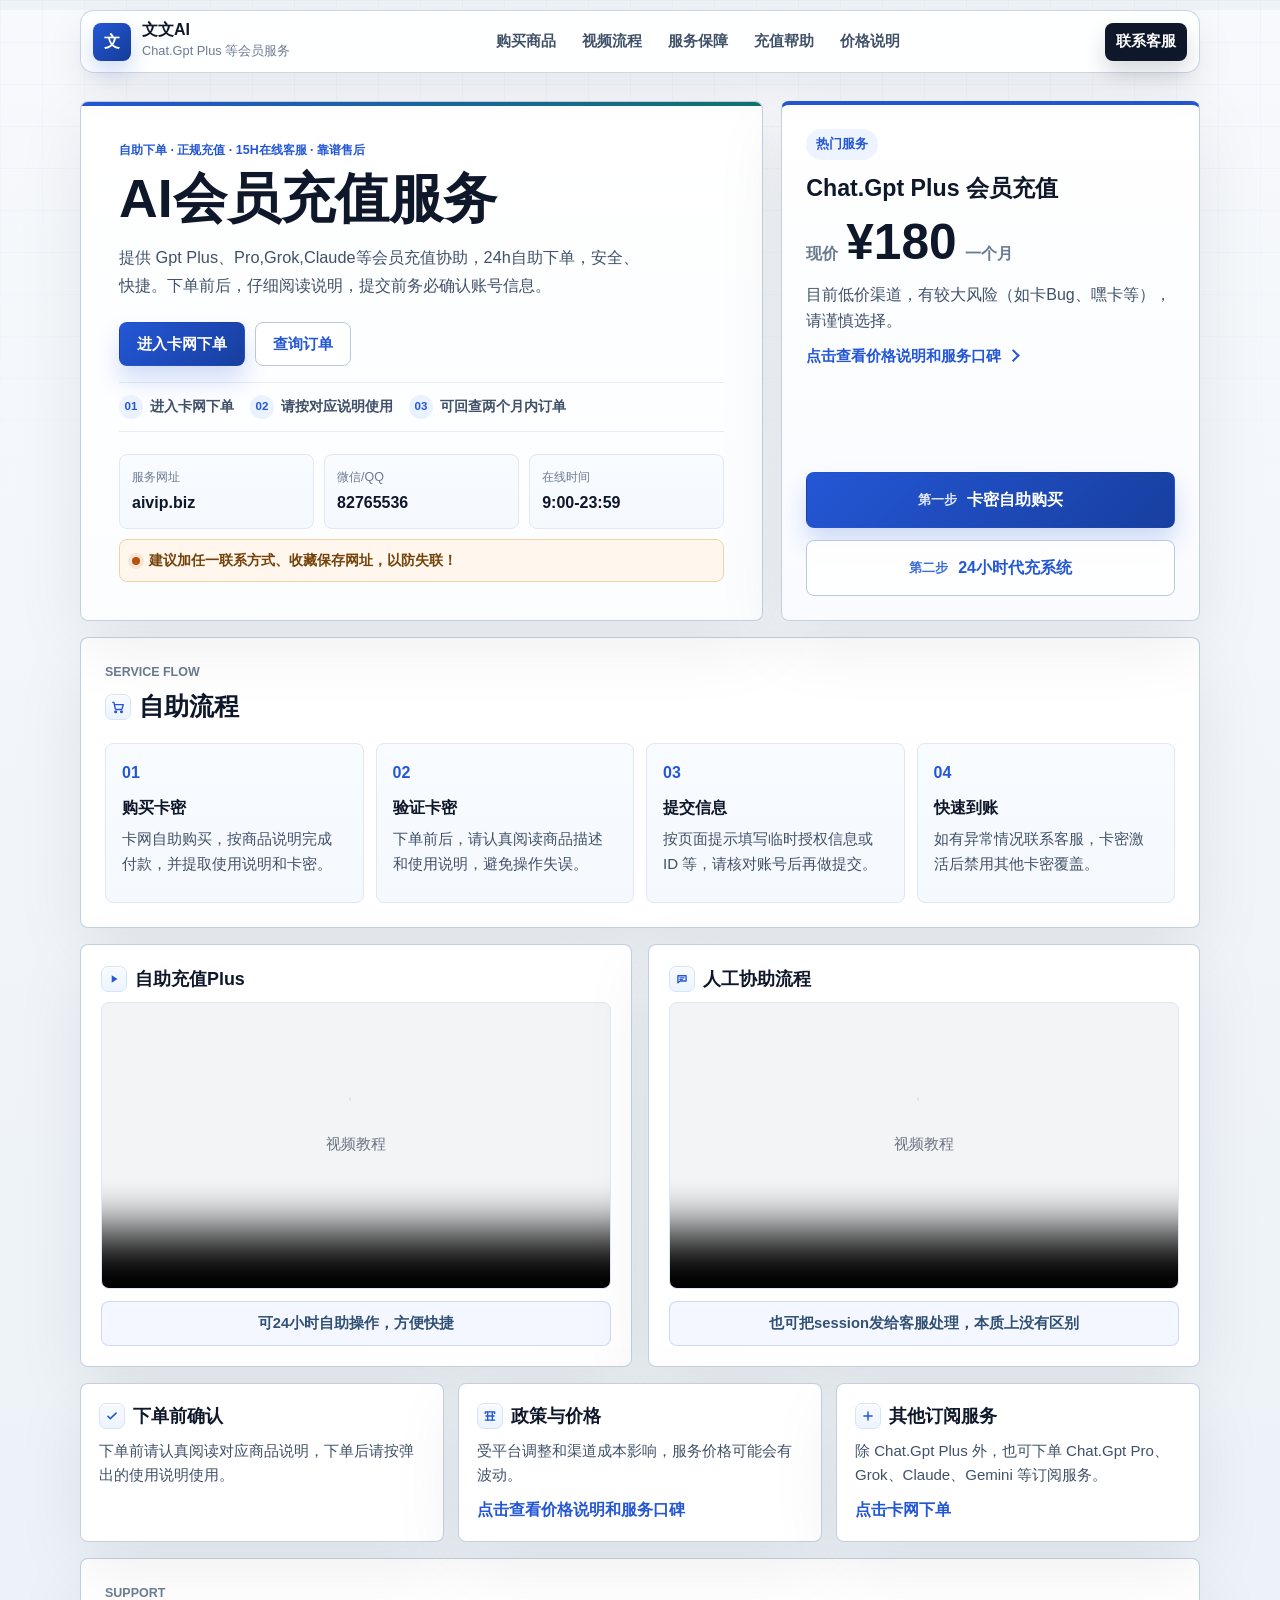
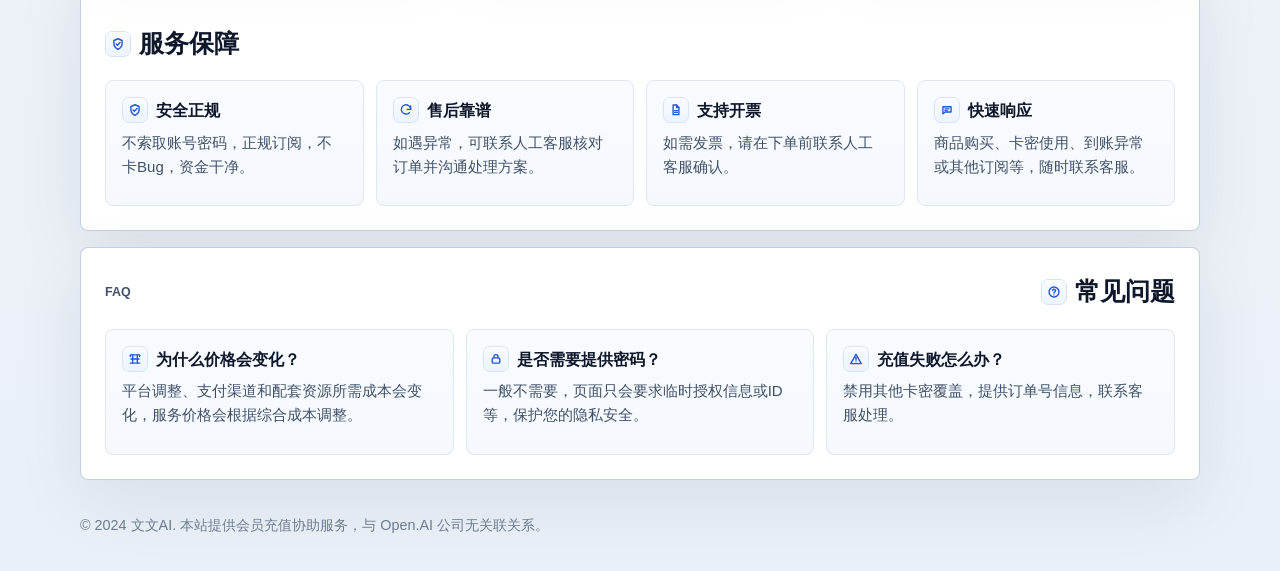
==== commit c6a94bed: "Add homepage icon accents" ====
--- a/index.html
+++ b/index.html
@@ -8,7 +8,7 @@
   <meta name="robots" content="noindex,nofollow,noarchive,nosnippet">
   <meta name="googlebot" content="noindex,nofollow,noarchive,nosnippet">
   <meta name="referrer" content="no-referrer">
-  <link rel="stylesheet" href="assets/professional.css?v=support-grid-20260531">
+  <link rel="stylesheet" href="assets/professional.css?v=home-icons-20260531">
 </head>
 <body class="clean-home">
   <header class="site-header">
--- a/assets/professional.css
+++ b/assets/professional.css
@@ -582,6 +582,112 @@
   font-size: 1.02rem !important;
 }
 
+.clean-home .section-head h2,
+.clean-home .notice-row h2,
+.clean-home .video-grid h2,
+.clean-home .support-list h3,
+.clean-home .faq-grid h3 {
+  display: flex;
+  align-items: center;
+  gap: 8px;
+}
+
+.clean-home {
+  --icon-cart: url("data:image/svg+xml,%3Csvg xmlns='http://www.w3.org/2000/svg' viewBox='0 0 24 24' fill='none' stroke='%232456d6' stroke-width='2.4' stroke-linecap='round' stroke-linejoin='round'%3E%3Ccircle cx='8' cy='20' r='1.4'/%3E%3Ccircle cx='18' cy='20' r='1.4'/%3E%3Cpath d='M3 4h2l2.3 10.7a2 2 0 0 0 2 1.6h7.9a2 2 0 0 0 1.9-1.5L21 8H7'/%3E%3C/svg%3E");
+  --icon-play: url("data:image/svg+xml,%3Csvg xmlns='http://www.w3.org/2000/svg' viewBox='0 0 24 24' fill='%232456d6'%3E%3Cpath d='M8 5.5v13l10-6.5-10-6.5z'/%3E%3C/svg%3E");
+  --icon-shield: url("data:image/svg+xml,%3Csvg xmlns='http://www.w3.org/2000/svg' viewBox='0 0 24 24' fill='none' stroke='%232456d6' stroke-width='2.4' stroke-linecap='round' stroke-linejoin='round'%3E%3Cpath d='M12 3l7 3v5.5c0 4.2-2.8 7.5-7 9.5-4.2-2-7-5.3-7-9.5V6l7-3z'/%3E%3Cpath d='M8.8 12l2.1 2.1L15.5 9.5'/%3E%3C/svg%3E");
+  --icon-help: url("data:image/svg+xml,%3Csvg xmlns='http://www.w3.org/2000/svg' viewBox='0 0 24 24' fill='none' stroke='%232456d6' stroke-width='2.4' stroke-linecap='round' stroke-linejoin='round'%3E%3Ccircle cx='12' cy='12' r='8.5'/%3E%3Cpath d='M9.8 9.6a2.4 2.4 0 1 1 3.7 2c-.9.6-1.5 1.1-1.5 2.1'/%3E%3Cpath d='M12 17h.01'/%3E%3C/svg%3E");
+  --icon-check: url("data:image/svg+xml,%3Csvg xmlns='http://www.w3.org/2000/svg' viewBox='0 0 24 24' fill='none' stroke='%232456d6' stroke-width='2.7' stroke-linecap='round' stroke-linejoin='round'%3E%3Cpath d='M5 12.5l4.1 4L19 7'/%3E%3C/svg%3E");
+  --icon-price: url("data:image/svg+xml,%3Csvg xmlns='http://www.w3.org/2000/svg' viewBox='0 0 24 24' fill='none' stroke='%232456d6' stroke-width='2.4' stroke-linecap='round' stroke-linejoin='round'%3E%3Cpath d='M4 7.5V5h16v2.5'/%3E%3Cpath d='M8 5v14'/%3E%3Cpath d='M16 5v14'/%3E%3Cpath d='M5 12h14'/%3E%3Cpath d='M4 19h16'/%3E%3C/svg%3E");
+  --icon-plus: url("data:image/svg+xml,%3Csvg xmlns='http://www.w3.org/2000/svg' viewBox='0 0 24 24' fill='none' stroke='%232456d6' stroke-width='2.6' stroke-linecap='round'%3E%3Cpath d='M12 5v14'/%3E%3Cpath d='M5 12h14'/%3E%3C/svg%3E");
+  --icon-retry: url("data:image/svg+xml,%3Csvg xmlns='http://www.w3.org/2000/svg' viewBox='0 0 24 24' fill='none' stroke='%232456d6' stroke-width='2.35' stroke-linecap='round' stroke-linejoin='round'%3E%3Cpath d='M20 11a8 8 0 1 0-2.3 5.6'/%3E%3Cpath d='M20 5v6h-6'/%3E%3C/svg%3E");
+  --icon-file: url("data:image/svg+xml,%3Csvg xmlns='http://www.w3.org/2000/svg' viewBox='0 0 24 24' fill='none' stroke='%232456d6' stroke-width='2.35' stroke-linecap='round' stroke-linejoin='round'%3E%3Cpath d='M7 3.5h6l4 4V20H7z'/%3E%3Cpath d='M13 3.5V8h4'/%3E%3Cpath d='M9.5 13h5'/%3E%3Cpath d='M9.5 16h5'/%3E%3C/svg%3E");
+  --icon-message: url("data:image/svg+xml,%3Csvg xmlns='http://www.w3.org/2000/svg' viewBox='0 0 24 24' fill='none' stroke='%232456d6' stroke-width='2.35' stroke-linecap='round' stroke-linejoin='round'%3E%3Cpath d='M5 6.5h14v9H9l-4 3v-12z'/%3E%3Cpath d='M8.5 10h7'/%3E%3Cpath d='M8.5 13h4'/%3E%3C/svg%3E");
+  --icon-lock: url("data:image/svg+xml,%3Csvg xmlns='http://www.w3.org/2000/svg' viewBox='0 0 24 24' fill='none' stroke='%232456d6' stroke-width='2.35' stroke-linecap='round' stroke-linejoin='round'%3E%3Crect x='5.5' y='10' width='13' height='9' rx='2'/%3E%3Cpath d='M8.5 10V8a3.5 3.5 0 0 1 7 0v2'/%3E%3C/svg%3E");
+  --icon-alert: url("data:image/svg+xml,%3Csvg xmlns='http://www.w3.org/2000/svg' viewBox='0 0 24 24' fill='none' stroke='%232456d6' stroke-width='2.35' stroke-linecap='round' stroke-linejoin='round'%3E%3Cpath d='M12 4l9 16H3L12 4z'/%3E%3Cpath d='M12 9v5'/%3E%3Cpath d='M12 17h.01'/%3E%3C/svg%3E");
+}
+
+.clean-home .section-head h2::before,
+.clean-home .notice-row h2::before,
+.clean-home .video-grid h2::before,
+.clean-home .support-list h3::before,
+.clean-home .faq-grid h3::before {
+  content: "";
+  display: inline-grid;
+  flex: 0 0 auto;
+  place-items: center;
+  width: 24px;
+  height: 24px;
+  border: 1px solid #d7e4f7;
+  border-radius: 7px;
+  background-color: #f8fbff;
+  background-image: var(--home-icon, var(--icon-check)), linear-gradient(180deg, #f8fbff 0%, #edf4ff 100%);
+  background-position: center, center;
+  background-repeat: no-repeat, no-repeat;
+  background-size: 14px 14px, 100% 100%;
+  box-shadow: inset 0 1px 0 rgba(255, 255, 255, 0.9);
+}
+
+.clean-home .process-section .section-head h2::before {
+  --home-icon: var(--icon-cart);
+}
+
+.clean-home .support-section .section-head h2::before {
+  --home-icon: var(--icon-shield);
+}
+
+.clean-home .faq-section .section-head h2::before {
+  --home-icon: var(--icon-help);
+}
+
+.clean-home .notice-row article:nth-child(1) h2::before {
+  --home-icon: var(--icon-check);
+}
+
+.clean-home .notice-row article:nth-child(2) h2::before {
+  --home-icon: var(--icon-price);
+}
+
+.clean-home .notice-row article:nth-child(3) h2::before {
+  --home-icon: var(--icon-plus);
+}
+
+.clean-home .video-grid article:nth-child(1) h2::before {
+  --home-icon: var(--icon-play);
+}
+
+.clean-home .video-grid article:nth-child(2) h2::before {
+  --home-icon: var(--icon-message);
+}
+
+.clean-home .support-list article:nth-child(1) h3::before {
+  --home-icon: var(--icon-shield);
+}
+
+.clean-home .support-list article:nth-child(2) h3::before {
+  --home-icon: var(--icon-retry);
+}
+
+.clean-home .support-list article:nth-child(3) h3::before {
+  --home-icon: var(--icon-file);
+}
+
+.clean-home .support-list article:nth-child(4) h3::before {
+  --home-icon: var(--icon-message);
+}
+
+.clean-home .faq-grid article:nth-child(1) h3::before {
+  --home-icon: var(--icon-price);
+}
+
+.clean-home .faq-grid article:nth-child(2) h3::before {
+  --home-icon: var(--icon-lock);
+}
+
+.clean-home .faq-grid article:nth-child(3) h3::before {
+  --home-icon: var(--icon-alert);
+}
+
 .split-section {
   display: grid;
   grid-template-columns: minmax(0, 1fr) 320px;
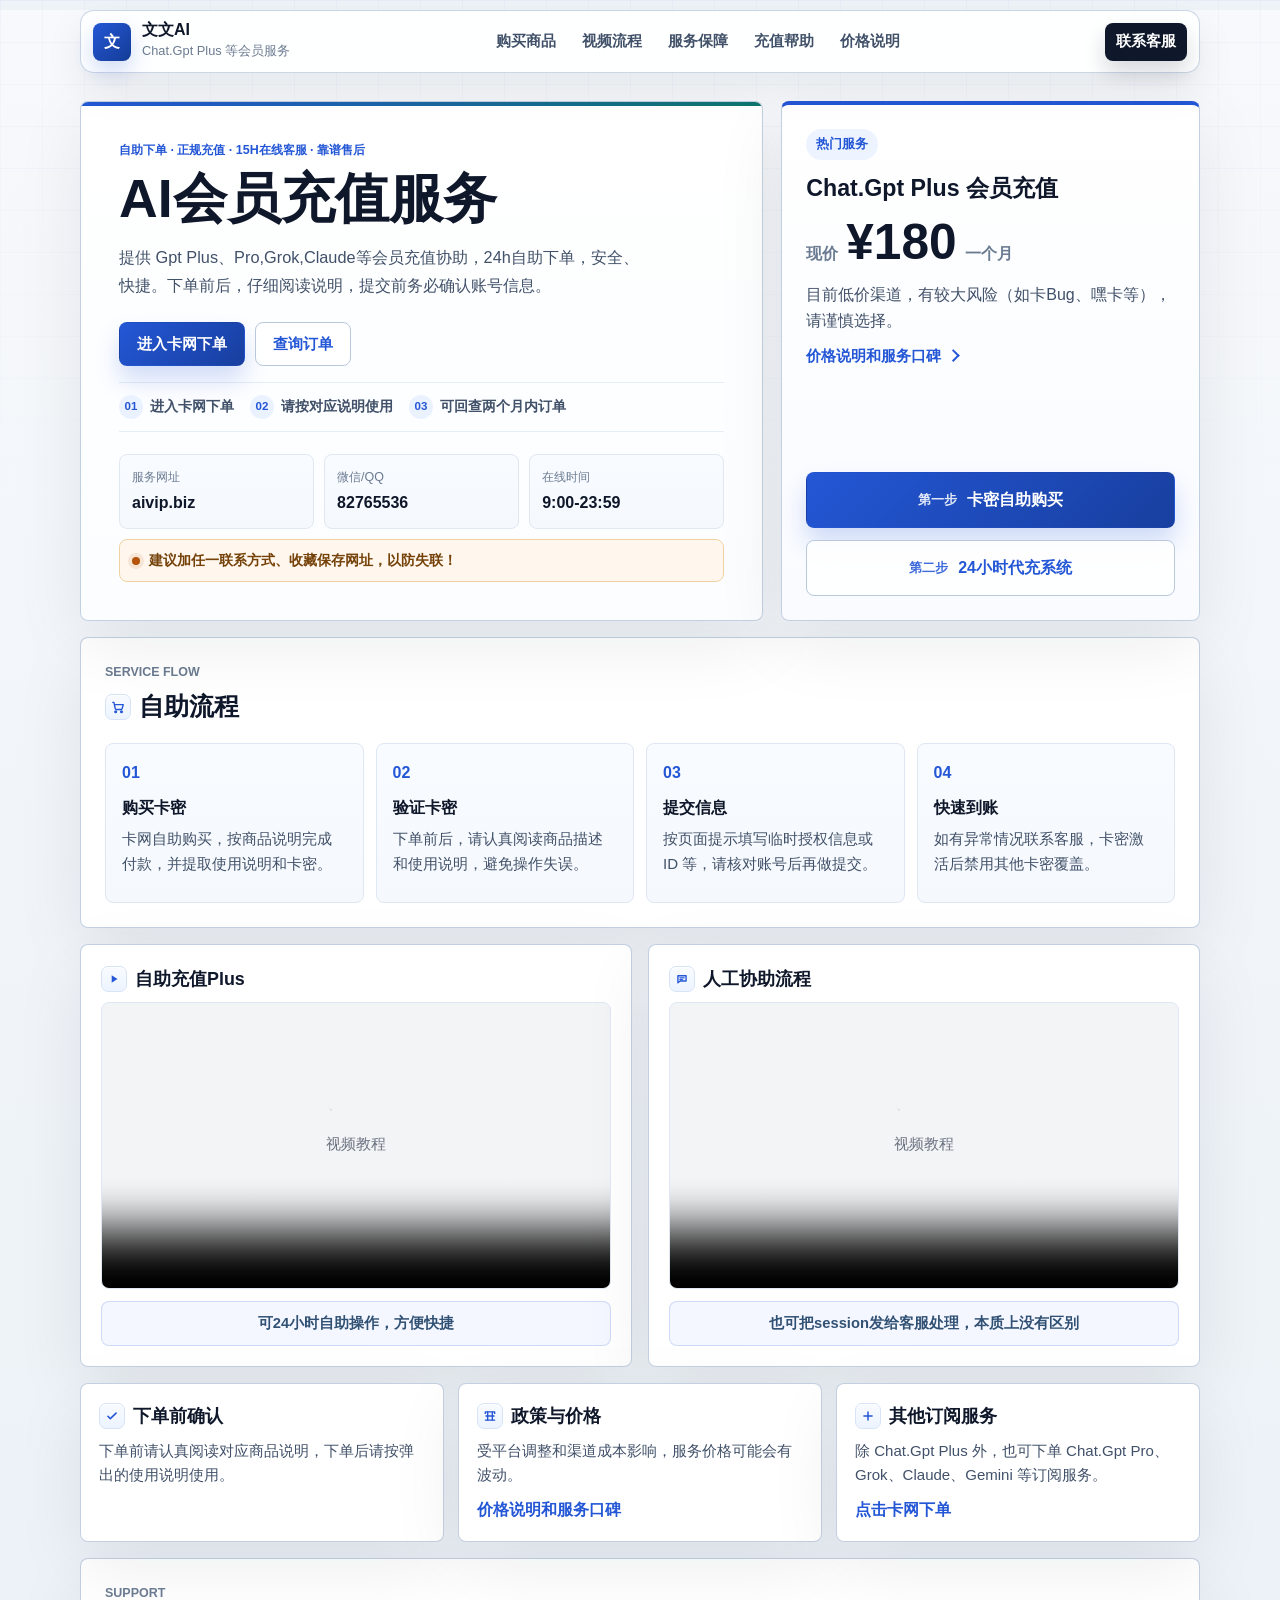
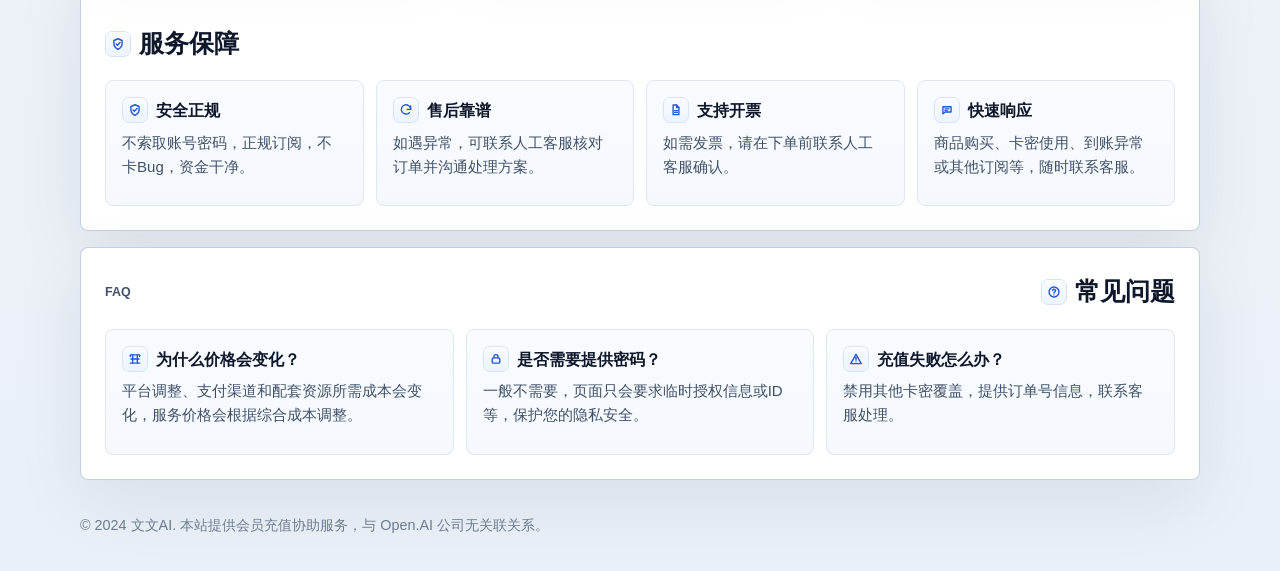
==== commit 9aed4853: "Sync homepage button hint refinements" ====
--- a/index.html
+++ b/index.html
@@ -72,12 +72,14 @@
           <span>一个月</span>
         </div>
         <p>目前低价渠道，有较大风险（如卡Bug、嘿卡等），请谨慎选择。</p>
-        <a class="price-detail-link" href="gpt170.html" target="_blank" rel="noopener noreferrer nofollow">点击查看价格说明和服务口碑</a>
+        <a class="price-detail-link" href="gpt170.html" target="_blank" rel="noopener noreferrer nofollow">价格说明和服务口碑</a>
         <div class="order-actions">
-          <a class="btn btn-primary full step-button" href="https://fe.dtyuedan.cn/shop/gptplus" target="_blank" rel="noopener noreferrer nofollow"><span>第一步</span>卡密自助购买</a>
-          <a class="btn btn-secondary full step-button" href="5.html"><span>第二步</span>24小时代充系统</a>
-          <div class="step-hover-tips" aria-live="polite">
+          <div class="step-action-item">
+            <a class="btn btn-primary full step-button" href="https://fe.dtyuedan.cn/shop/gptplus" target="_blank" rel="noopener noreferrer nofollow"><span>第一步</span>卡密自助购买</a>
             <p class="step-tip step-tip-buy">若打不开，关闭外网</p>
+          </div>
+          <div class="step-action-item">
+            <a class="btn btn-secondary full step-button" href="5.html"><span>第二步</span>24小时代充系统</a>
             <p class="step-tip step-tip-recharge">先买卡密，再进代充</p>
           </div>
         </div>
@@ -138,7 +140,7 @@
       <article>
         <h2>政策与价格</h2>
         <p>受平台调整和渠道成本影响，服务价格可能会有波动。</p>
-        <a href="gpt170.html" target="_blank" rel="noopener noreferrer nofollow">点击查看价格说明和服务口碑</a>
+        <a href="gpt170.html" target="_blank" rel="noopener noreferrer nofollow">价格说明和服务口碑</a>
       </article>
       <article>
         <h2>其他订阅服务</h2>
--- a/assets/professional.css
+++ b/assets/professional.css
@@ -1101,6 +1101,28 @@
   border-left: 4px solid var(--success) !important;
 }
 
+.guide-page .more-service-card {
+  display: grid;
+  grid-template-columns: minmax(0, 1fr) auto;
+  align-items: center;
+  gap: 14px;
+  margin: 18px 0 0;
+  padding: 16px 18px;
+  border: 1px solid rgba(36, 87, 214, 0.18);
+  border-radius: var(--radius);
+  background: linear-gradient(180deg, #f8fbff 0%, #f1f6ff 100%);
+}
+
+.guide-page .more-service-card p {
+  margin: 0 !important;
+  color: var(--muted) !important;
+  line-height: 1.75 !important;
+}
+
+.guide-page .more-service-card .purchase-link {
+  white-space: nowrap;
+}
+
 body:not(.clean-home) .info-box,
 body:not(.clean-home) .top-alert,
 body:not(.clean-home) .focus-warning,
@@ -2223,4 +2245,16 @@
   .guide-page img {
     max-height: 360px;
   }
-}
+
+  .guide-page .more-service-card {
+    grid-template-columns: 1fr;
+    align-items: stretch;
+    gap: 12px;
+    padding: 14px;
+  }
+
+  .guide-page .more-service-card .purchase-link {
+    width: 100%;
+  }
+
+}
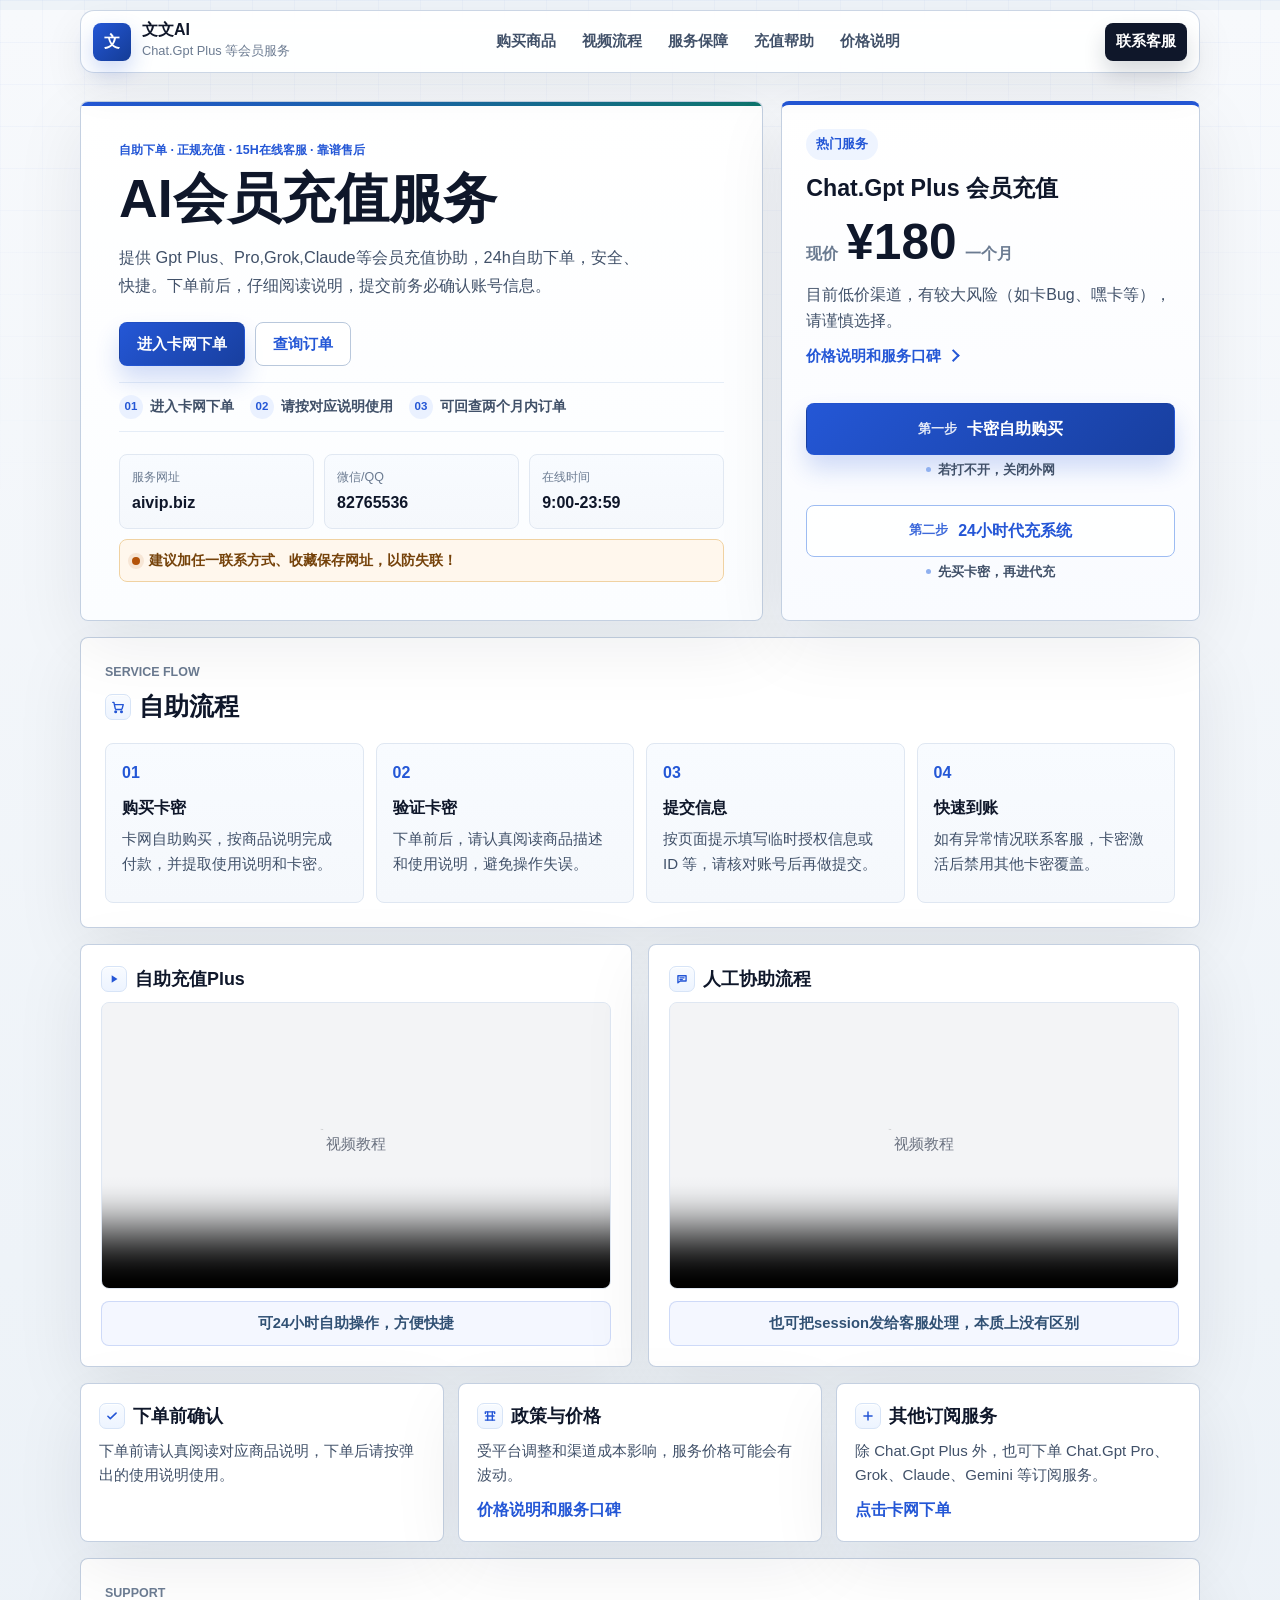
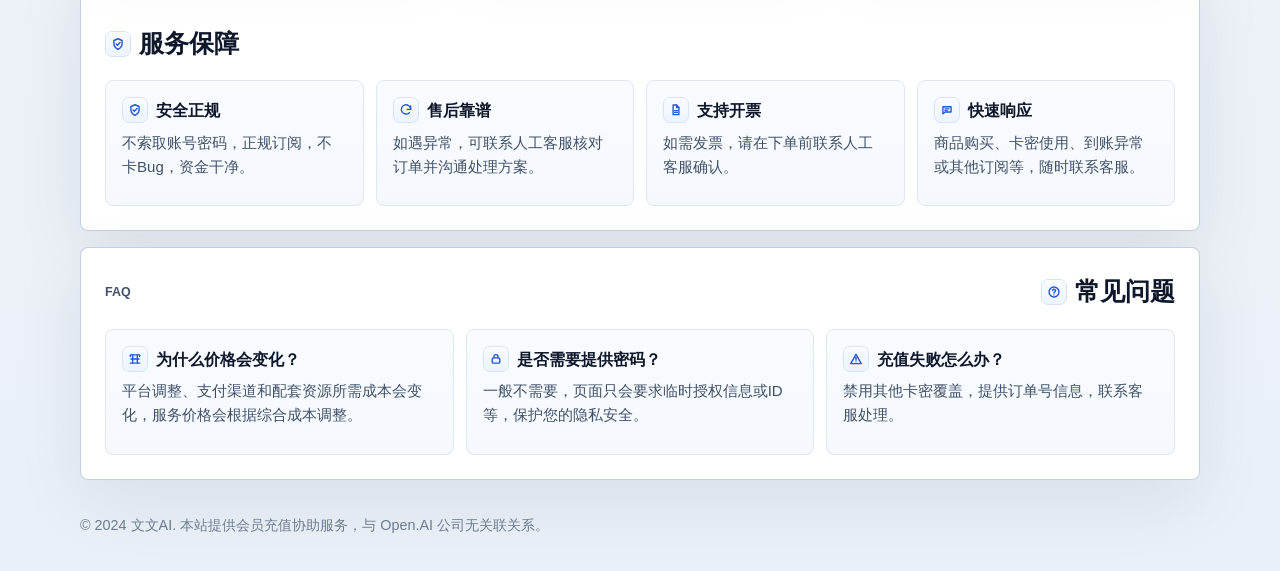
==== commit c6c8d6c7: "Open recharge entry in new tab" ====
--- a/index.html
+++ b/index.html
@@ -79,7 +79,7 @@
             <p class="step-tip step-tip-buy">若打不开，关闭外网</p>
           </div>
           <div class="step-action-item">
-            <a class="btn btn-secondary full step-button" href="5.html"><span>第二步</span>24小时代充系统</a>
+            <a class="btn btn-secondary full step-button" href="5.html" target="_blank" rel="noopener noreferrer"><span>第二步</span>24小时代充系统</a>
             <p class="step-tip step-tip-recharge">先买卡密，再进代充</p>
           </div>
         </div>
--- a/assets/professional.css
+++ b/assets/professional.css
@@ -424,18 +424,35 @@
 }
 
 .order-actions {
-  position: relative;
   display: grid;
-  gap: 12px;
+  gap: 10px;
   margin-top: auto;
   padding-top: 4px;
+}
+
+.step-action-item {
+  display: grid;
+  gap: 6px;
 }
 
 .order-actions .step-button {
   display: flex;
   gap: 10px;
-  min-height: 54px;
+  min-height: 52px;
   font-size: 1rem;
+}
+
+.order-actions .btn-secondary {
+  background: linear-gradient(180deg, #edf5ff 0%, #d9e9ff 100%);
+  border-color: #9dbcf2;
+  color: #2456d6;
+  box-shadow: inset 0 1px 0 rgba(255, 255, 255, 0.86);
+}
+
+.order-actions .btn-secondary:hover,
+.order-actions .btn-secondary:focus-visible {
+  background: linear-gradient(180deg, #e5efff 0%, #ccddff 100%);
+  border-color: #7fa3ec;
 }
 
 .order-actions .step-button span {
@@ -445,41 +462,31 @@
   opacity: 0.88;
 }
 
-.step-hover-tips {
-  position: absolute;
-  right: 0;
-  bottom: calc(100% + 8px);
-  left: 0;
-  min-height: 38px;
-}
-
 .step-tip {
-  position: absolute;
-  inset: 0;
-  display: flex;
+  display: inline-flex;
   align-items: center;
   justify-content: center;
+  justify-self: center;
+  gap: 7px;
   margin: 0;
-  padding: 8px 12px;
-  border: 1px solid rgba(37, 99, 235, 0.18);
-  border-radius: 12px;
-  background: #eef5ff;
-  color: var(--brand);
-  font-size: 0.92rem;
-  font-weight: 820;
+  min-height: 0;
+  padding: 0 4px;
+  border: 0;
+  background: transparent;
+  color: #60708a;
+  font-size: 0.82rem;
+  font-weight: 760;
   line-height: 1.35;
-  opacity: 0;
-  transform: translateY(-4px);
-  transition: opacity 0.16s ease, transform 0.16s ease;
-  pointer-events: none;
-}
-
-.order-actions .btn-primary:hover ~ .step-hover-tips .step-tip-buy,
-.order-actions .btn-primary:focus-visible ~ .step-hover-tips .step-tip-buy,
-.order-actions .btn-secondary:hover ~ .step-hover-tips .step-tip-recharge,
-.order-actions .btn-secondary:focus-visible ~ .step-hover-tips .step-tip-recharge {
-  opacity: 1;
-  transform: translateY(0);
+  text-align: center;
+}
+
+.step-tip::before {
+  content: "";
+  flex: 0 0 auto;
+  width: 5px;
+  height: 5px;
+  border-radius: 999px;
+  background: #8fb0ef;
 }
 
 .order-steps {
@@ -1950,7 +1957,7 @@
 }
 
 .order-actions .step-button {
-  min-height: 56px;
+  min-height: 52px;
 }
 
 .notice-row article {
@@ -2256,5 +2263,4 @@
   .guide-page .more-service-card .purchase-link {
     width: 100%;
   }
-
-}
+}
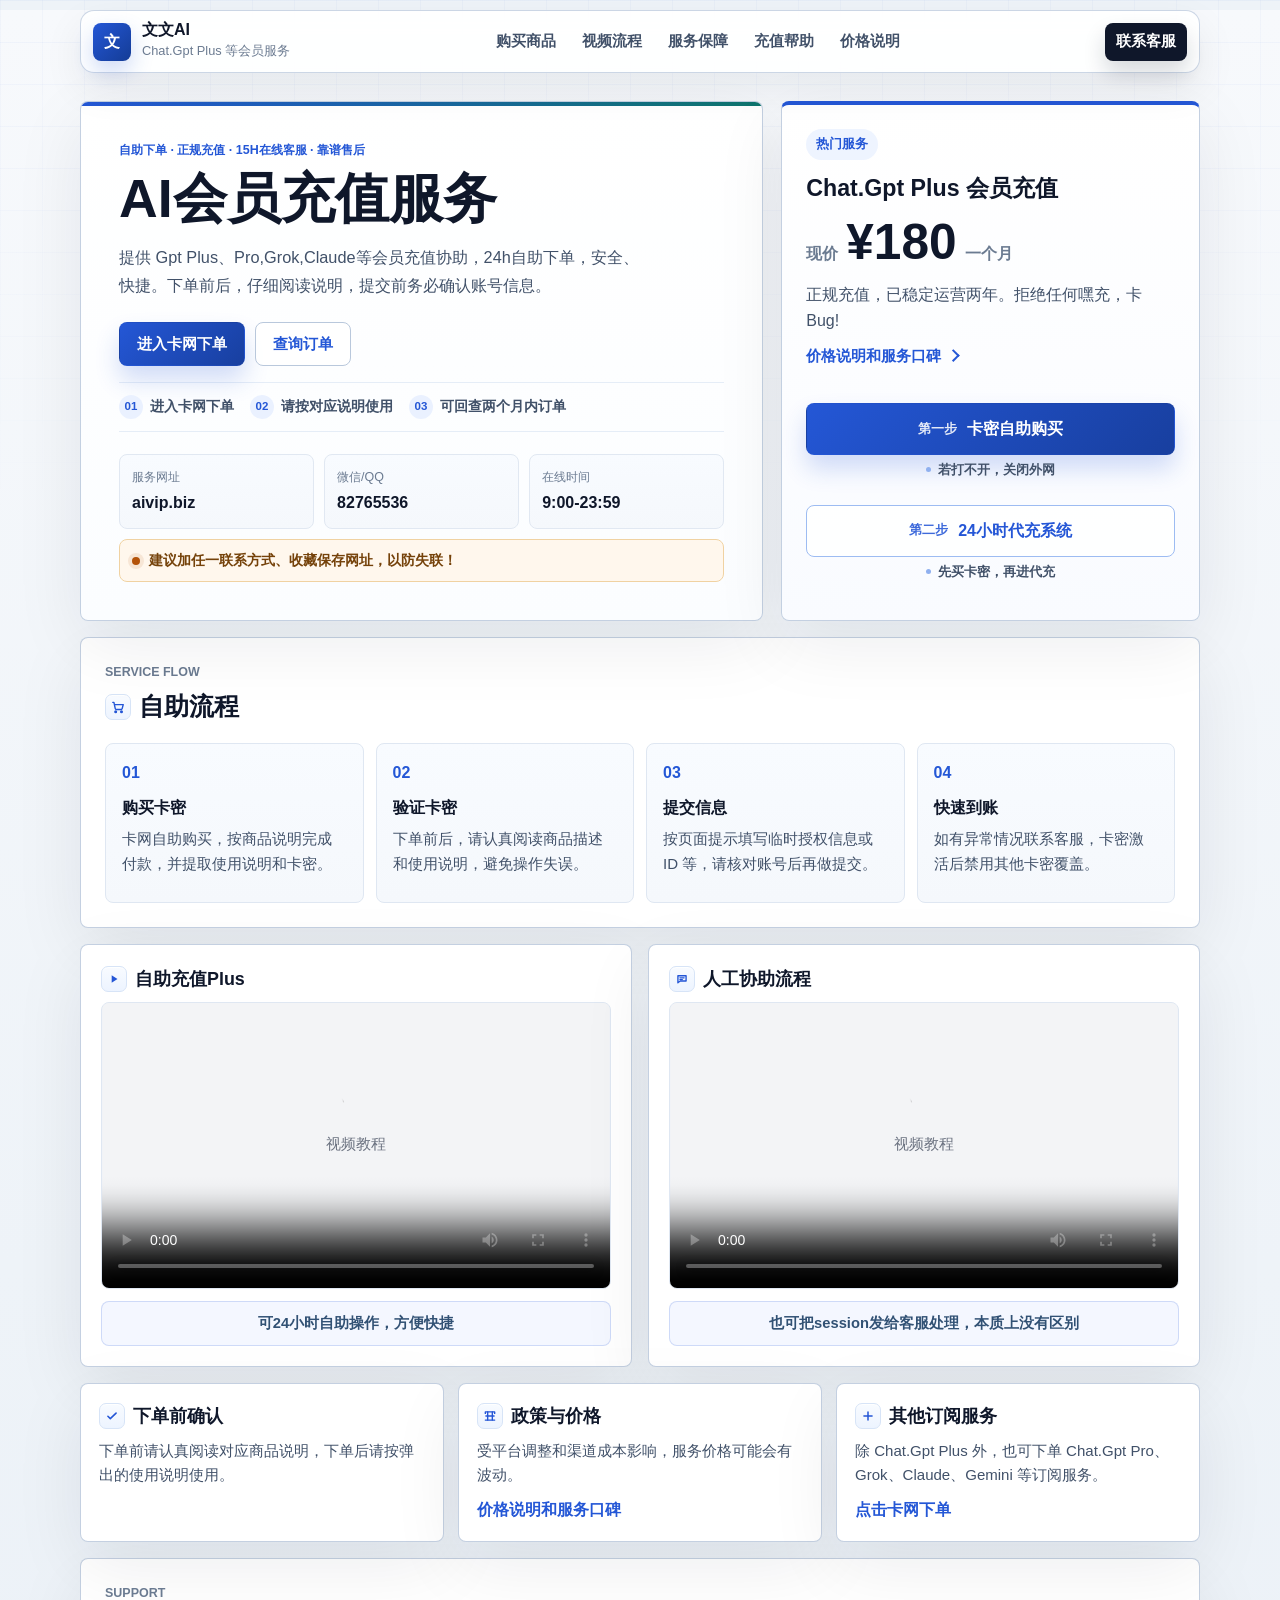
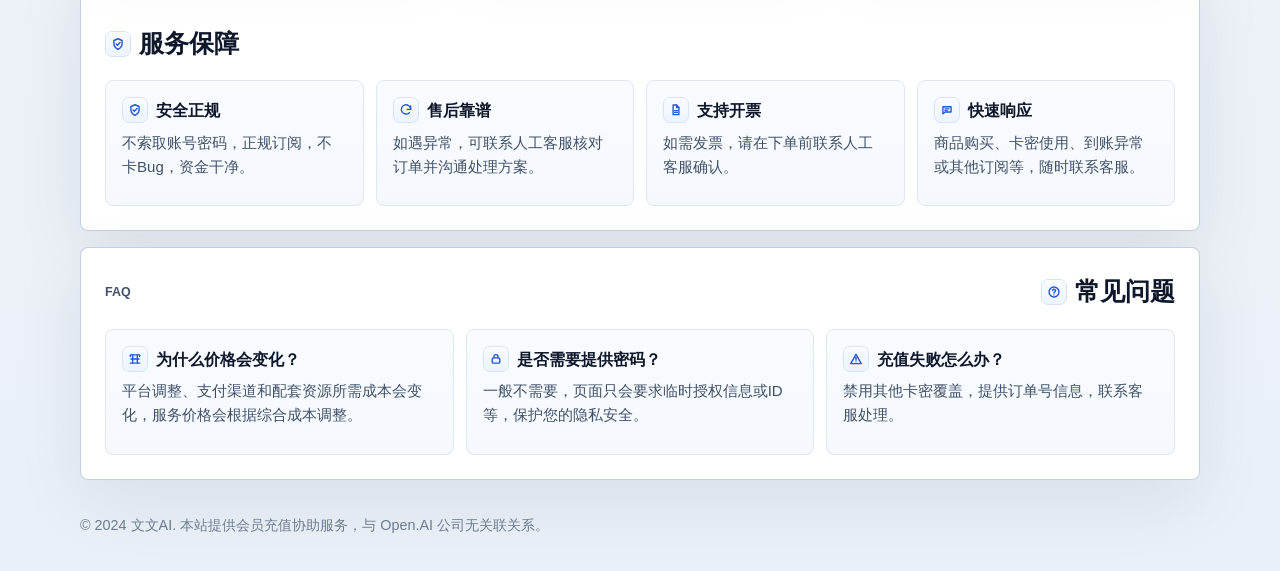
==== commit 17f8e0e0: "Update homepage recharge risk copy" ====
--- a/index.html
+++ b/index.html
@@ -71,7 +71,7 @@
           <strong>¥180</strong>
           <span>一个月</span>
         </div>
-        <p>目前低价渠道，有较大风险（如卡Bug、嘿卡等），请谨慎选择。</p>
+        <p>正规充值，已稳定运营两年。拒绝任何嘿充，卡Bug!</p>
         <a class="price-detail-link" href="gpt170.html" target="_blank" rel="noopener noreferrer nofollow">价格说明和服务口碑</a>
         <div class="order-actions">
           <div class="step-action-item">
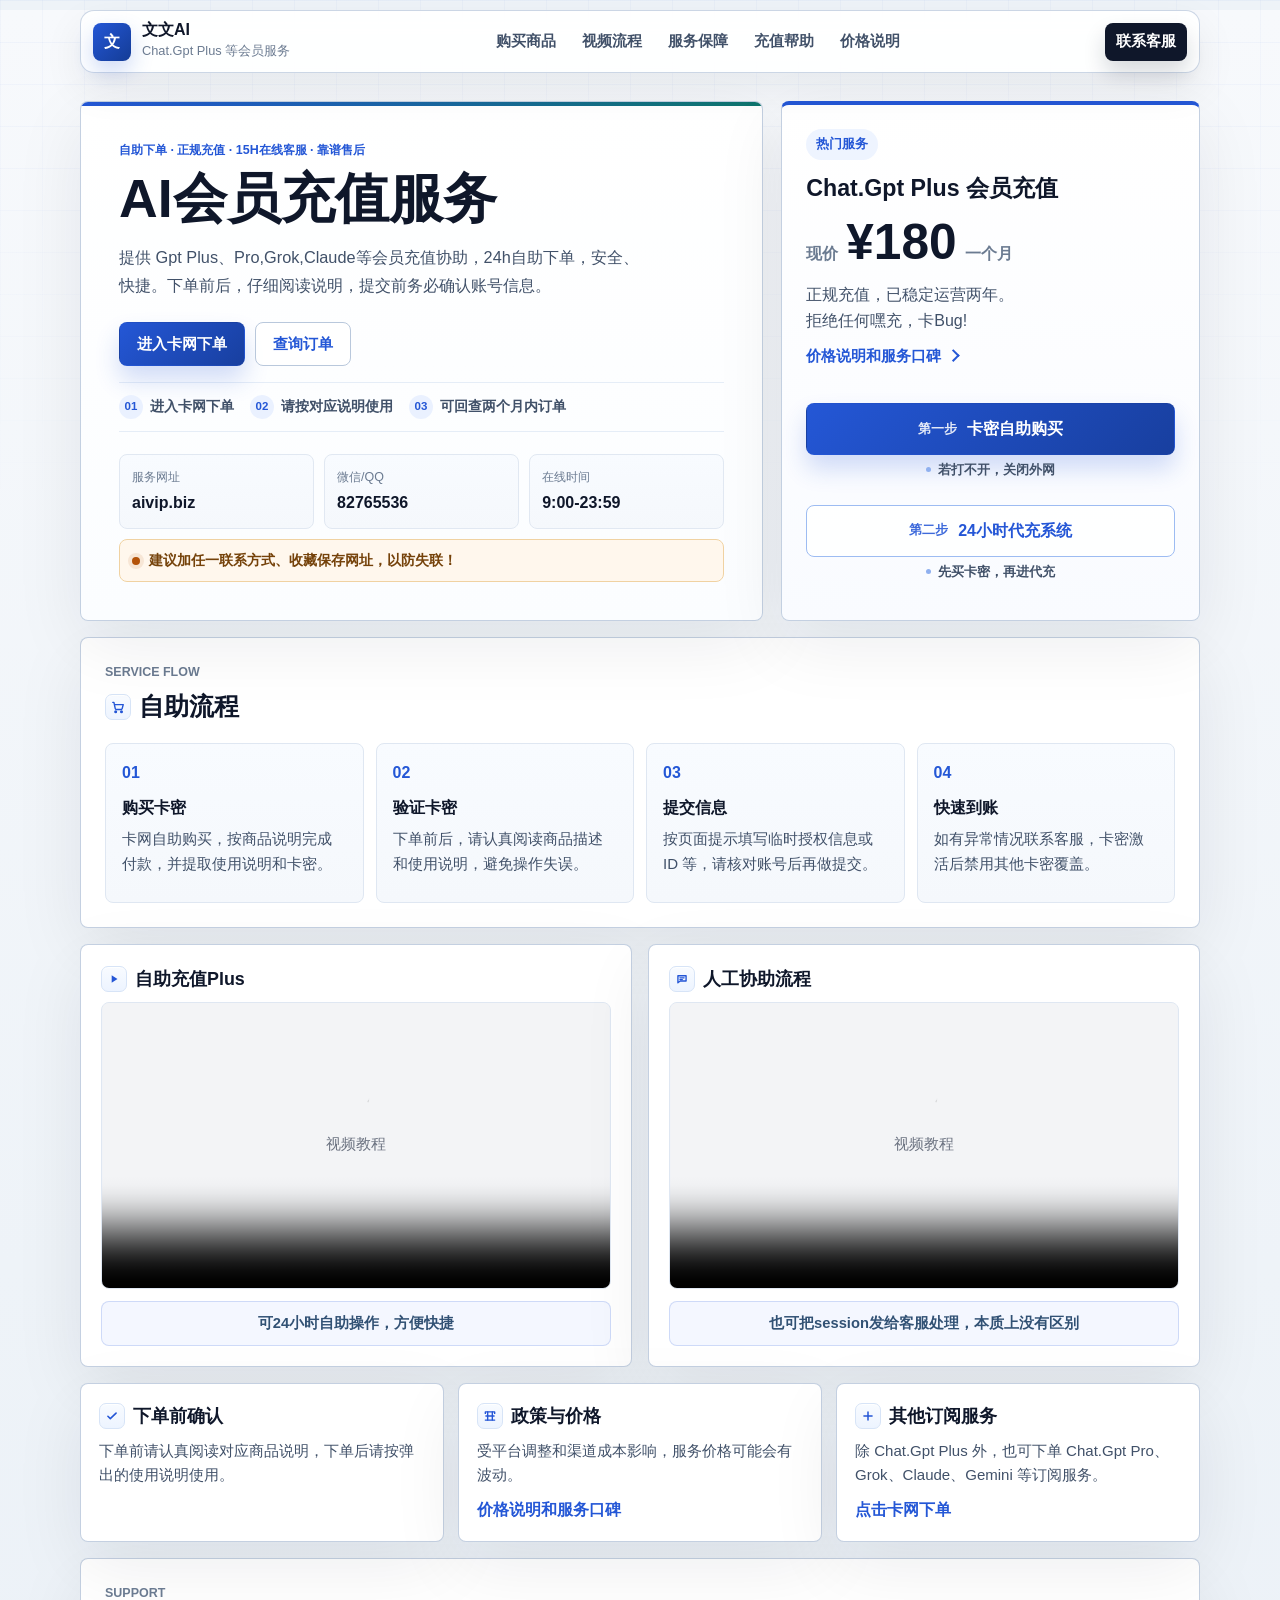
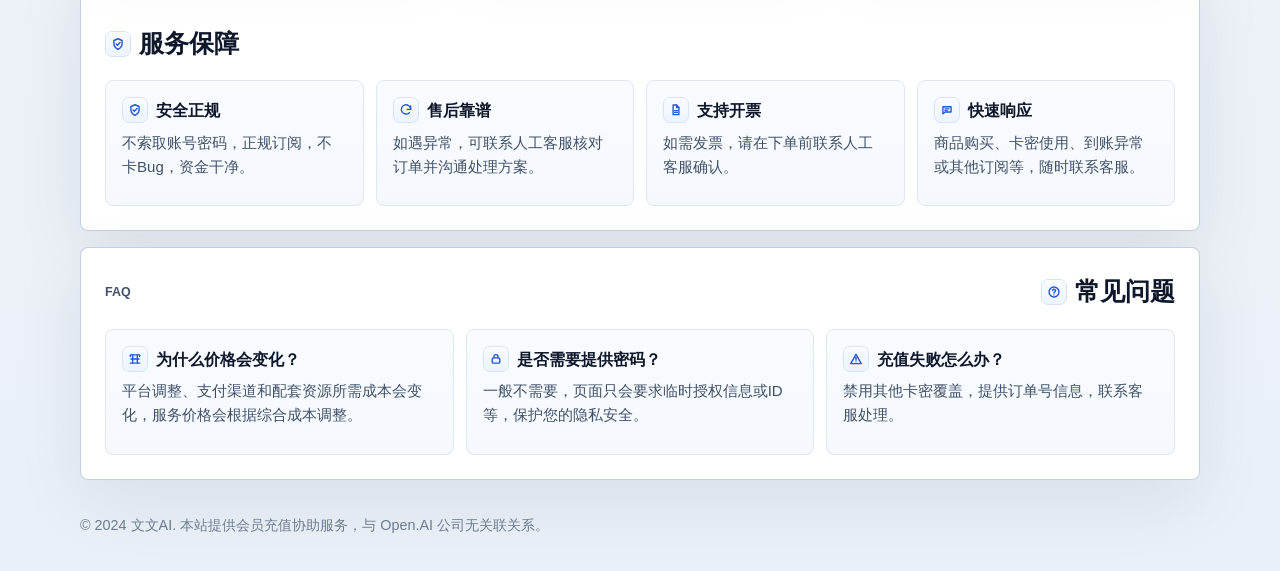
==== commit 4650d8d6: "Add line break to homepage recharge copy" ====
--- a/index.html
+++ b/index.html
@@ -71,7 +71,7 @@
           <strong>¥180</strong>
           <span>一个月</span>
         </div>
-        <p>正规充值，已稳定运营两年。拒绝任何嘿充，卡Bug!</p>
+        <p>正规充值，已稳定运营两年。<br>拒绝任何嘿充，卡Bug!</p>
         <a class="price-detail-link" href="gpt170.html" target="_blank" rel="noopener noreferrer nofollow">价格说明和服务口碑</a>
         <div class="order-actions">
           <div class="step-action-item">
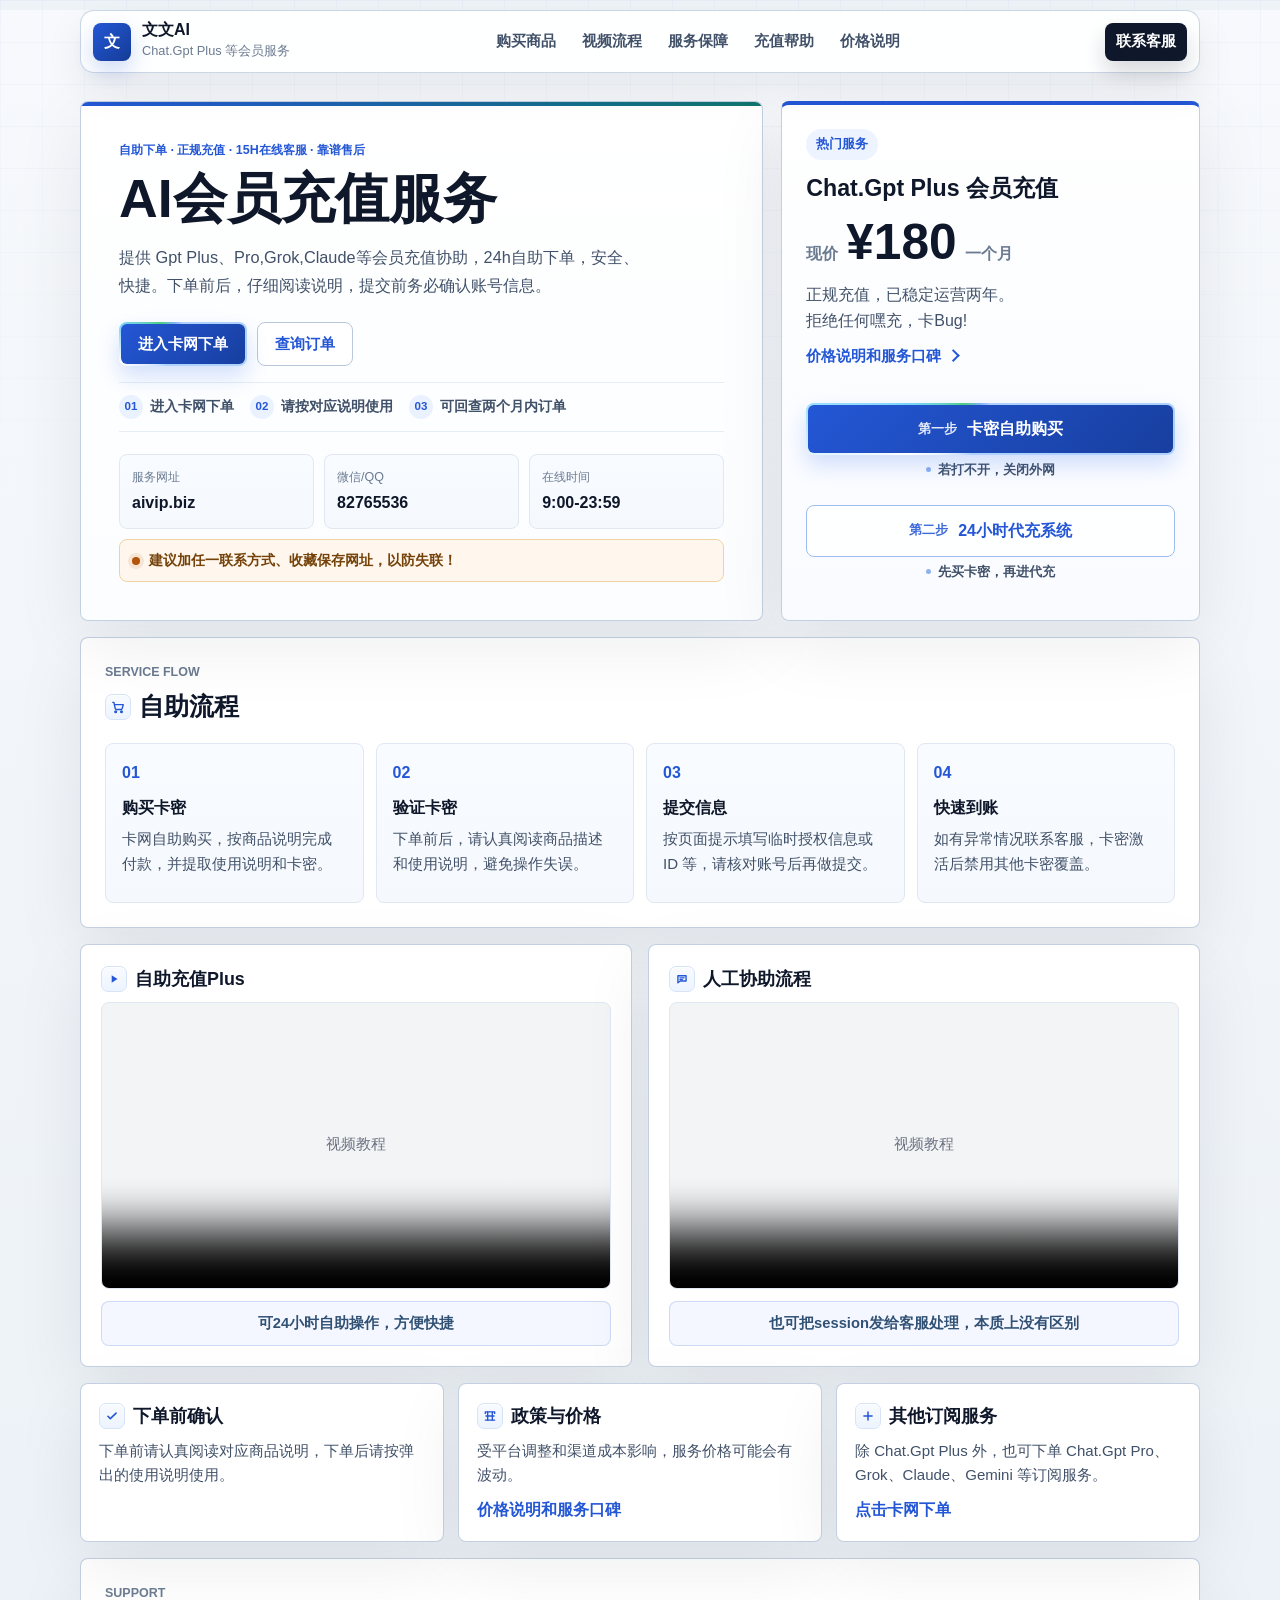
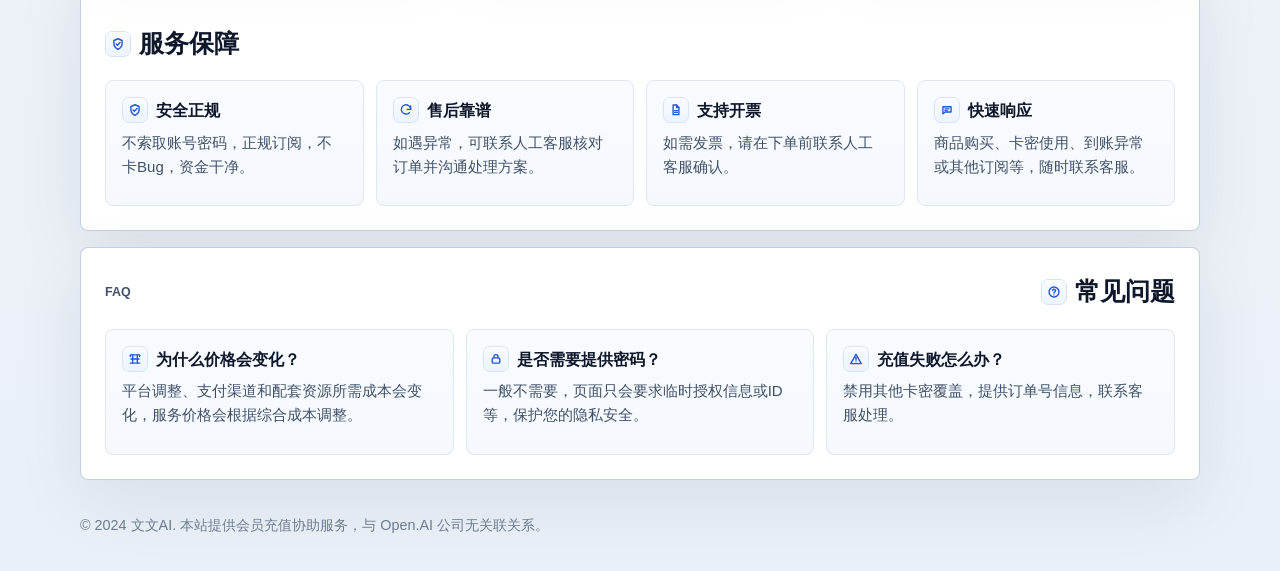
==== commit 2c0144f8: "Add flowing border to purchase buttons" ====
--- a/index.html
+++ b/index.html
@@ -1,4 +1,4 @@
-<!DOCTYPE html>
+﻿<!DOCTYPE html>
 <html lang="zh-CN">
 <head>
   <meta charset="UTF-8">
@@ -8,7 +8,7 @@
   <meta name="robots" content="noindex,nofollow,noarchive,nosnippet">
   <meta name="googlebot" content="noindex,nofollow,noarchive,nosnippet">
   <meta name="referrer" content="no-referrer">
-  <link rel="stylesheet" href="assets/professional.css?v=home-icons-20260531">
+  <link rel="stylesheet" href="assets/professional.css?v=home-flow-buttons-20260702">
 </head>
 <body class="clean-home">
   <header class="site-header">
@@ -38,7 +38,7 @@
           提供 Gpt Plus、Pro,Grok,Claude等会员充值协助，24h自助下单，安全、快捷。下单前后，仔细阅读说明，提交前务必确认账号信息。
         </p>
         <div class="hero-actions">
-          <a class="btn btn-primary" href="https://fe.dtyuedan.cn/shop/gptplus" target="_blank" rel="noopener noreferrer nofollow">进入卡网下单</a>
+          <a class="btn btn-primary btn-flow-border" href="https://fe.dtyuedan.cn/shop/gptplus" target="_blank" rel="noopener noreferrer nofollow">进入卡网下单</a>
           <a class="btn btn-secondary" href="https://fe.dtyuedan.cn/order" target="_blank" rel="noopener noreferrer nofollow" data-order-query>查询订单</a>
         </div>
         <div class="hero-route" aria-label="服务路径">
@@ -75,7 +75,7 @@
         <a class="price-detail-link" href="gpt170.html" target="_blank" rel="noopener noreferrer nofollow">价格说明和服务口碑</a>
         <div class="order-actions">
           <div class="step-action-item">
-            <a class="btn btn-primary full step-button" href="https://fe.dtyuedan.cn/shop/gptplus" target="_blank" rel="noopener noreferrer nofollow"><span>第一步</span>卡密自助购买</a>
+            <a class="btn btn-primary full step-button btn-flow-border" href="https://fe.dtyuedan.cn/shop/gptplus" target="_blank" rel="noopener noreferrer nofollow"><span>第一步</span>卡密自助购买</a>
             <p class="step-tip step-tip-buy">若打不开，关闭外网</p>
           </div>
           <div class="step-action-item">
@@ -380,3 +380,4 @@
   </footer>
 </body>
 </html>
+
--- a/assets/professional.css
+++ b/assets/professional.css
@@ -1,4 +1,4 @@
-:root {
+﻿:root {
   --page: #f4f6fa;
   --surface: #ffffff;
   --surface-soft: #f8fafc;
@@ -2264,3 +2264,33 @@
     width: 100%;
   }
 }
+@property --home-flow-border-angle {
+  syntax: "<angle>";
+  inherits: false;
+  initial-value: 0deg;
+}
+
+.clean-home .btn.btn-flow-border {
+  --home-flow-border-angle: 0deg;
+  --home-flow-surface: linear-gradient(135deg, var(--brand), var(--brand-dark));
+  position: relative;
+  overflow: hidden;
+  border: 2px solid transparent;
+  background:
+    var(--home-flow-surface) padding-box,
+    conic-gradient(from var(--home-flow-border-angle), rgba(96, 165, 250, 0.5) 0deg, rgba(96, 165, 250, 0.5) 218deg, #fff 254deg, #7dd3fc 286deg, rgba(34, 197, 94, 0.82) 312deg, rgba(59, 130, 246, 0.62) 338deg, rgba(96, 165, 250, 0.5) 360deg) border-box;
+  background-clip: padding-box, border-box;
+  box-shadow: 0 10px 22px rgba(37, 99, 235, 0.2);
+  animation: homeFlowBorder 2.2s linear infinite;
+}
+
+.clean-home .btn.btn-flow-border:hover {
+  --home-flow-surface: linear-gradient(135deg, #2563eb, #1d4ed8);
+}
+
+@keyframes homeFlowBorder {
+  to {
+    --home-flow-border-angle: 360deg;
+  }
+}
+
